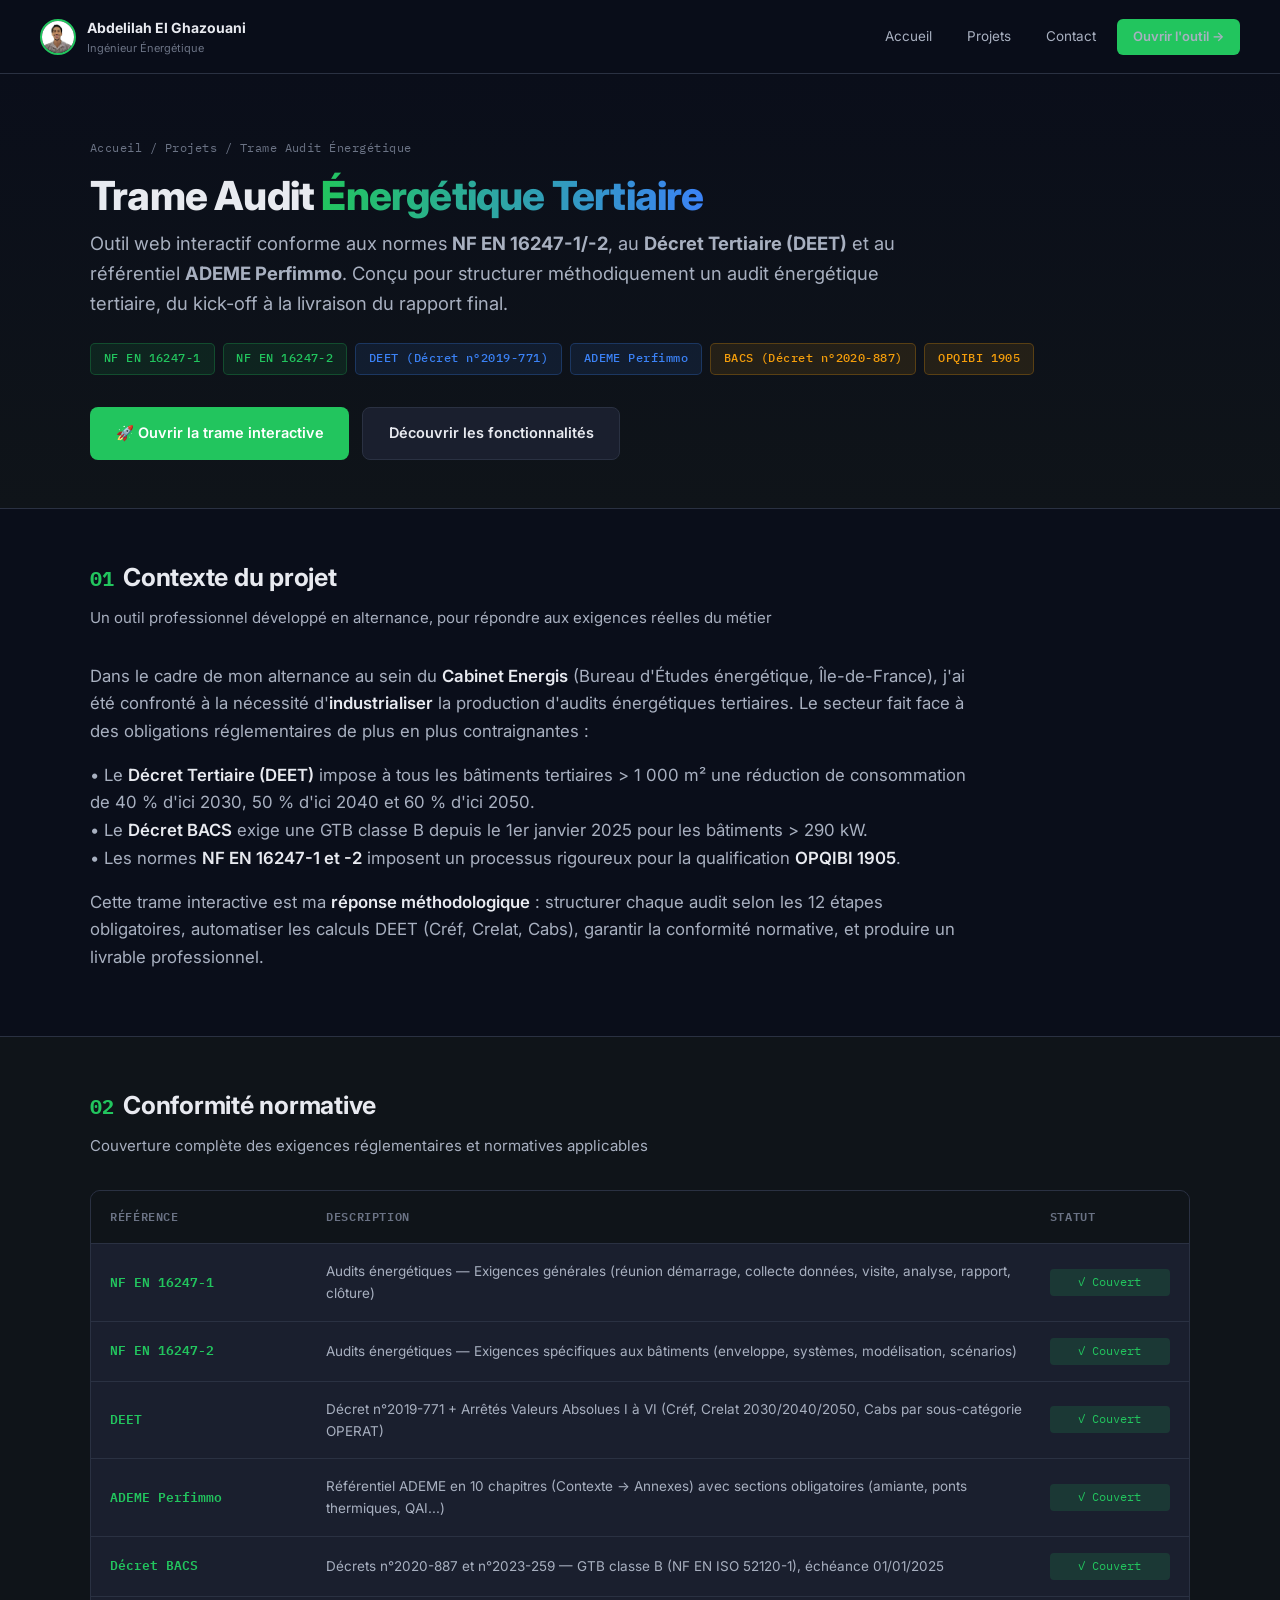
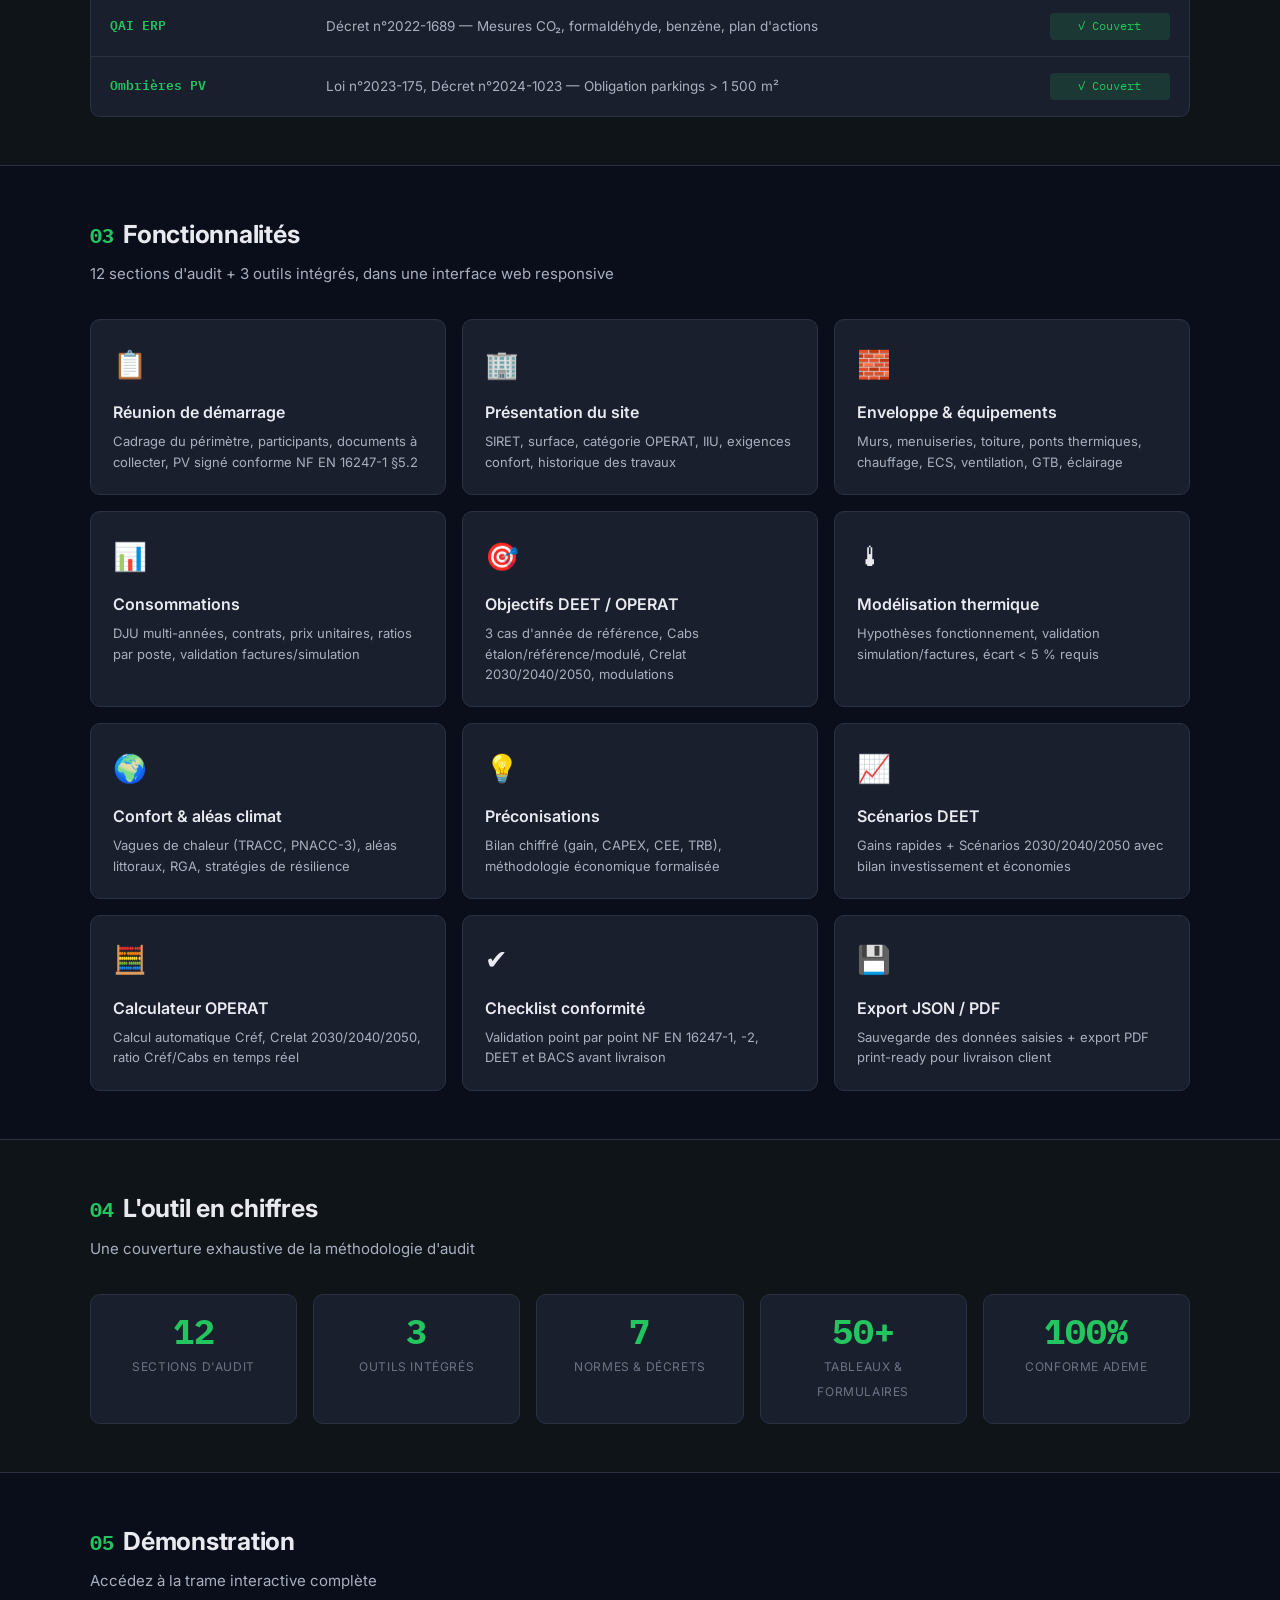
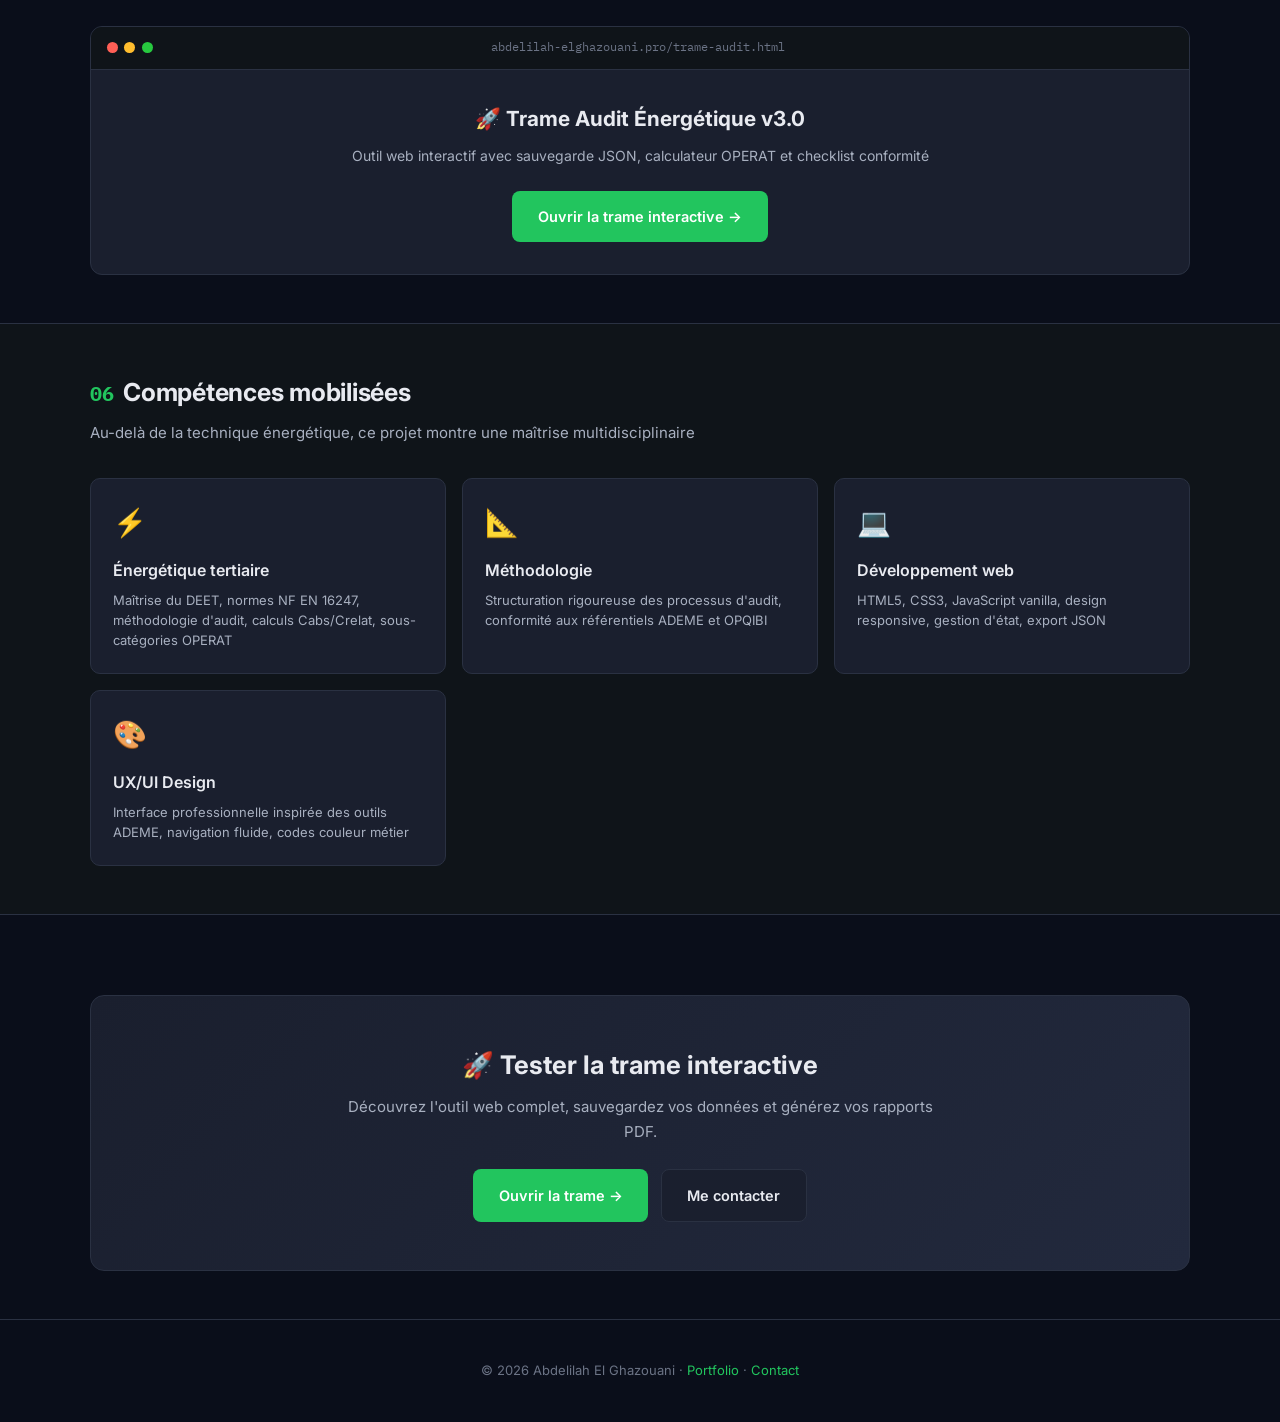
==== audit-trame.html @ c94bf3bc "Initial commit Created from https://vercel.com/new" ====
<!DOCTYPE html>
<html lang="fr">
<head>
<meta charset="UTF-8">
<meta name="viewport" content="width=device-width, initial-scale=1.0">
<title>Trame Audit Énergétique Tertiaire – NF EN 16247 & DEET | Portfolio</title>
<meta name="description" content="Trame interactive d'audit énergétique tertiaire conforme NF EN 16247-1/-2, Décret Tertiaire (DEET) et référentiel ADEME Perfimmo. Outil professionnel développé par Abdelilah El Ghazouani.">
<link href="https://fonts.googleapis.com/css2?family=Inter:wght@400;500;600;700;800&family=IBM+Plex+Mono:wght@400;500;600&display=swap" rel="stylesheet">
<style>
:root{
  --bg:#0a0e1a;
  --bg2:#0f1419;
  --card:#1a1f2e;
  --card-h:#22293d;
  --border:#2a3142;
  --text:#e8eaf0;
  --text2:#a8b0c0;
  --text3:#6b7385;
  --accent:#22c55e;
  --accent2:#16a34a;
  --blue:#3b82f6;
  --amber:#f59e0b;
  --red:#ef4444;
}
*{box-sizing:border-box;margin:0;padding:0}
body{font-family:'Inter',sans-serif;background:var(--bg);color:var(--text);line-height:1.65;font-size:15px;min-height:100vh}

/* HEADER */
.hdr{background:rgba(10,14,26,.92);backdrop-filter:blur(12px);border-bottom:1px solid var(--border);position:sticky;top:0;z-index:50;padding:1rem 2rem}
.hdr-inner{max-width:1200px;margin:0 auto;display:flex;justify-content:space-between;align-items:center}
.hdr-brand{display:flex;align-items:center;gap:.7rem;text-decoration:none;color:var(--text)}
.hdr-brand img{width:36px;height:36px;border-radius:50%;border:2px solid var(--accent)}
.hdr-brand .nm{font-weight:700;font-size:14px}
.hdr-brand .tt{font-size:11px;color:var(--text3)}
.hdr-nav{display:flex;gap:.4rem;align-items:center;font-size:13.5px}
.hdr-nav a{color:var(--text2);text-decoration:none;padding:.5rem .9rem;border-radius:6px;transition:all .15s}
.hdr-nav a:hover{color:var(--text);background:rgba(255,255,255,.04)}

/* HERO */
.hero{padding:4rem 2rem 3rem;background:linear-gradient(180deg,#0a0e1a 0%,#0f1419 100%);border-bottom:1px solid var(--border)}
.hero-inner{max-width:1100px;margin:0 auto}
.crumb{font-size:12px;color:var(--text3);margin-bottom:1rem;font-family:'IBM Plex Mono',monospace;letter-spacing:.04em}
.crumb a{color:var(--text3);text-decoration:none}
.crumb a:hover{color:var(--accent)}
.hero h1{font-size:2.5rem;font-weight:800;margin-bottom:.6rem;letter-spacing:-.02em;line-height:1.1}
.hero h1 .acc{background:linear-gradient(90deg,var(--accent) 0%,#3b82f6 100%);-webkit-background-clip:text;background-clip:text;color:transparent}
.hero .sub{font-size:1.15rem;color:var(--text2);margin-bottom:1.5rem;max-width:850px}
.hero-tags{display:flex;gap:.5rem;flex-wrap:wrap;margin-bottom:2rem}
.tag{padding:.35rem .8rem;border-radius:5px;font-size:11.5px;font-weight:500;font-family:'IBM Plex Mono',monospace;letter-spacing:.04em}
.tag.green{background:rgba(34,197,94,.1);color:var(--accent);border:1px solid rgba(34,197,94,.25)}
.tag.blue{background:rgba(59,130,246,.1);color:var(--blue);border:1px solid rgba(59,130,246,.25)}
.tag.amber{background:rgba(245,158,11,.1);color:var(--amber);border:1px solid rgba(245,158,11,.25)}
.hero-cta{display:flex;gap:.8rem;flex-wrap:wrap}
.btn{padding:.85rem 1.6rem;border-radius:8px;text-decoration:none;font-weight:600;font-size:14.5px;transition:all .2s;display:inline-flex;align-items:center;gap:.5rem;border:none;cursor:pointer}
.btn-p{background:var(--accent);color:#fff}
.btn-p:hover{background:var(--accent2);transform:translateY(-1px);box-shadow:0 8px 20px rgba(34,197,94,.25)}
.btn-s{background:var(--card);color:var(--text);border:1px solid var(--border)}
.btn-s:hover{background:var(--card-h);border-color:var(--accent)}

/* SECTION */
section{padding:3rem 2rem;border-bottom:1px solid var(--border)}
.sec-inner{max-width:1100px;margin:0 auto}
.sec-tit{font-size:1.55rem;font-weight:700;margin-bottom:.5rem;letter-spacing:-.01em}
.sec-tit .num{color:var(--accent);font-family:'IBM Plex Mono',monospace;font-size:.8em;margin-right:.6rem}
.sec-sub{color:var(--text2);margin-bottom:2rem;font-size:15px}

/* INTRO */
.intro p{font-size:1.05rem;color:var(--text2);margin-bottom:1rem;max-width:880px}
.intro p strong{color:var(--text);font-weight:600}

/* FEATURES GRID */
.feat-grid{display:grid;grid-template-columns:repeat(auto-fit,minmax(280px,1fr));gap:1rem;margin-top:1.5rem}
.feat{background:var(--card);border:1px solid var(--border);border-radius:10px;padding:1.4rem;transition:all .2s}
.feat:hover{border-color:var(--accent);transform:translateY(-2px)}
.feat .ico{font-size:1.7rem;margin-bottom:.7rem;display:block}
.feat h3{font-size:1rem;font-weight:600;margin-bottom:.4rem;color:var(--text)}
.feat p{font-size:13px;color:var(--text2);line-height:1.55}

/* NORMS TABLE */
.norms{background:var(--card);border:1px solid var(--border);border-radius:10px;overflow:hidden;margin-top:1rem}
.norms-row{display:grid;grid-template-columns:200px 1fr 120px;gap:1rem;padding:1rem 1.2rem;border-bottom:1px solid var(--border);align-items:center;font-size:14px}
.norms-row:last-child{border-bottom:none}
.norms-row.hdr-row{background:var(--bg2);font-weight:600;font-size:12px;color:var(--text3);text-transform:uppercase;letter-spacing:.05em;font-family:'IBM Plex Mono',monospace}
.norms-row .nm{font-family:'IBM Plex Mono',monospace;font-weight:600;color:var(--accent);font-size:13px}
.norms-row .dx{color:var(--text2);font-size:13.5px}
.norms-row .st{font-family:'IBM Plex Mono',monospace;font-size:11.5px;padding:.25rem .6rem;border-radius:4px;text-align:center}
.st.ok{background:rgba(34,197,94,.15);color:var(--accent)}

/* KPI */
.kpi-grid{display:grid;grid-template-columns:repeat(auto-fit,minmax(150px,1fr));gap:1rem;margin-top:1.5rem}
.kpi{background:var(--card);border:1px solid var(--border);border-radius:10px;padding:1.2rem;text-align:center}
.kpi-v{font-size:2.2rem;font-weight:800;color:var(--accent);font-family:'IBM Plex Mono',monospace;line-height:1;display:block;margin-bottom:.3rem}
.kpi-l{font-size:12px;color:var(--text3);text-transform:uppercase;letter-spacing:.05em}

/* PREVIEW */
.preview{background:var(--card);border:1px solid var(--border);border-radius:12px;padding:0;margin-top:1.5rem;overflow:hidden}
.preview-bar{background:var(--bg2);padding:.7rem 1rem;display:flex;justify-content:space-between;align-items:center;border-bottom:1px solid var(--border)}
.preview-dots{display:flex;gap:.4rem}
.preview-dots span{width:11px;height:11px;border-radius:50%;background:var(--border)}
.preview-dots span:nth-child(1){background:#ff5f56}
.preview-dots span:nth-child(2){background:#ffbd2e}
.preview-dots span:nth-child(3){background:#27c93f}
.preview-url{font-family:'IBM Plex Mono',monospace;font-size:11.5px;color:var(--text3)}
.preview-body{padding:2rem 1.5rem;text-align:center}
.preview-body h3{font-size:1.3rem;margin-bottom:.5rem;color:var(--text)}
.preview-body p{color:var(--text2);font-size:14px;margin-bottom:1.5rem}

/* CTA */
.cta-final{background:linear-gradient(135deg,var(--card) 0%,var(--card-h) 100%);border:1px solid var(--border);border-radius:14px;padding:3rem 2rem;text-align:center;margin-top:2rem}
.cta-final h3{font-size:1.6rem;margin-bottom:.6rem}
.cta-final p{color:var(--text2);margin-bottom:1.5rem;max-width:600px;margin-left:auto;margin-right:auto}

/* FOOTER */
footer{padding:2.5rem 2rem;text-align:center;color:var(--text3);font-size:13px}
footer a{color:var(--accent);text-decoration:none}

@media (max-width:768px){
  .hero{padding:2.5rem 1.5rem 2rem}
  .hero h1{font-size:1.85rem}
  .hdr-nav a:not(.btn){display:none}
  .norms-row{grid-template-columns:1fr;gap:.4rem}
  .norms-row .st{text-align:left;width:fit-content}
  section{padding:2rem 1.5rem}
}
</style>
</head>
<body>

<!-- ─── HEADER ──────────────────────────────────────────── -->
<header class="hdr">
  <div class="hdr-inner">
    <a href="index.html" class="hdr-brand">
      <img src="img/profile.jpg" alt="Abdelilah El Ghazouani">
      <div>
        <div class="nm">Abdelilah El Ghazouani</div>
        <div class="tt">Ingénieur Énergétique</div>
      </div>
    </a>
    <nav class="hdr-nav">
      <a href="index.html#accueil">Accueil</a>
      <a href="index.html#projets">Projets</a>
      <a href="index.html#contact">Contact</a>
      <a href="trame-audit.html" class="btn btn-p" style="padding:.45rem 1rem;font-size:13px">Ouvrir l'outil →</a>
    </nav>
  </div>
</header>

<!-- ─── HERO ────────────────────────────────────────────── -->
<section class="hero">
  <div class="hero-inner">
    <div class="crumb"><a href="index.html">Accueil</a> / <a href="index.html#projets">Projets</a> / Trame Audit Énergétique</div>
    <h1>Trame Audit <span class="acc">Énergétique Tertiaire</span></h1>
    <p class="sub">Outil web interactif conforme aux normes <strong>NF EN 16247-1/-2</strong>, au <strong>Décret Tertiaire (DEET)</strong> et au référentiel <strong>ADEME Perfimmo</strong>. Conçu pour structurer méthodiquement un audit énergétique tertiaire, du kick-off à la livraison du rapport final.</p>
    <div class="hero-tags">
      <span class="tag green">NF EN 16247-1</span>
      <span class="tag green">NF EN 16247-2</span>
      <span class="tag blue">DEET (Décret n°2019-771)</span>
      <span class="tag blue">ADEME Perfimmo</span>
      <span class="tag amber">BACS (Décret n°2020-887)</span>
      <span class="tag amber">OPQIBI 1905</span>
    </div>
    <div class="hero-cta">
      <a href="trame-audit.html" class="btn btn-p">🚀 Ouvrir la trame interactive</a>
      <a href="#features" class="btn btn-s">Découvrir les fonctionnalités</a>
    </div>
  </div>
</section>

<!-- ─── CONTEXTE ────────────────────────────────────────── -->
<section>
  <div class="sec-inner">
    <h2 class="sec-tit"><span class="num">01</span>Contexte du projet</h2>
    <p class="sec-sub">Un outil professionnel développé en alternance, pour répondre aux exigences réelles du métier</p>
    <div class="intro">
      <p>Dans le cadre de mon alternance au sein du <strong>Cabinet Energis</strong> (Bureau d'Études énergétique, Île-de-France), j'ai été confronté à la nécessité d'<strong>industrialiser</strong> la production d'audits énergétiques tertiaires. Le secteur fait face à des obligations réglementaires de plus en plus contraignantes :</p>
      <p>• Le <strong>Décret Tertiaire (DEET)</strong> impose à tous les bâtiments tertiaires &gt; 1 000 m² une réduction de consommation de 40 % d'ici 2030, 50 % d'ici 2040 et 60 % d'ici 2050.<br>
      • Le <strong>Décret BACS</strong> exige une GTB classe B depuis le 1er janvier 2025 pour les bâtiments &gt; 290 kW.<br>
      • Les normes <strong>NF EN 16247-1 et -2</strong> imposent un processus rigoureux pour la qualification <strong>OPQIBI 1905</strong>.</p>
      <p>Cette trame interactive est ma <strong>réponse méthodologique</strong> : structurer chaque audit selon les 12 étapes obligatoires, automatiser les calculs DEET (Créf, Crelat, Cabs), garantir la conformité normative, et produire un livrable professionnel.</p>
    </div>
  </div>
</section>

<!-- ─── CONFORMITÉ NORMES ──────────────────────────────── -->
<section style="background:var(--bg2)">
  <div class="sec-inner">
    <h2 class="sec-tit"><span class="num">02</span>Conformité normative</h2>
    <p class="sec-sub">Couverture complète des exigences réglementaires et normatives applicables</p>
    <div class="norms">
      <div class="norms-row hdr-row">
        <div>Référence</div>
        <div>Description</div>
        <div>Statut</div>
      </div>
      <div class="norms-row">
        <div class="nm">NF EN 16247-1</div>
        <div class="dx">Audits énergétiques — Exigences générales (réunion démarrage, collecte données, visite, analyse, rapport, clôture)</div>
        <div class="st ok">✓ Couvert</div>
      </div>
      <div class="norms-row">
        <div class="nm">NF EN 16247-2</div>
        <div class="dx">Audits énergétiques — Exigences spécifiques aux bâtiments (enveloppe, systèmes, modélisation, scénarios)</div>
        <div class="st ok">✓ Couvert</div>
      </div>
      <div class="norms-row">
        <div class="nm">DEET</div>
        <div class="dx">Décret n°2019-771 + Arrêtés Valeurs Absolues I à VI (Créf, Crelat 2030/2040/2050, Cabs par sous-catégorie OPERAT)</div>
        <div class="st ok">✓ Couvert</div>
      </div>
      <div class="norms-row">
        <div class="nm">ADEME Perfimmo</div>
        <div class="dx">Référentiel ADEME en 10 chapitres (Contexte → Annexes) avec sections obligatoires (amiante, ponts thermiques, QAI...)</div>
        <div class="st ok">✓ Couvert</div>
      </div>
      <div class="norms-row">
        <div class="nm">Décret BACS</div>
        <div class="dx">Décrets n°2020-887 et n°2023-259 — GTB classe B (NF EN ISO 52120-1), échéance 01/01/2025</div>
        <div class="st ok">✓ Couvert</div>
      </div>
      <div class="norms-row">
        <div class="nm">QAI ERP</div>
        <div class="dx">Décret n°2022-1689 — Mesures CO₂, formaldéhyde, benzène, plan d'actions</div>
        <div class="st ok">✓ Couvert</div>
      </div>
      <div class="norms-row">
        <div class="nm">Ombrières PV</div>
        <div class="dx">Loi n°2023-175, Décret n°2024-1023 — Obligation parkings &gt; 1 500 m²</div>
        <div class="st ok">✓ Couvert</div>
      </div>
    </div>
  </div>
</section>

<!-- ─── FONCTIONNALITÉS ────────────────────────────────── -->
<section id="features">
  <div class="sec-inner">
    <h2 class="sec-tit"><span class="num">03</span>Fonctionnalités</h2>
    <p class="sec-sub">12 sections d'audit + 3 outils intégrés, dans une interface web responsive</p>
    <div class="feat-grid">
      <div class="feat">
        <span class="ico">📋</span>
        <h3>Réunion de démarrage</h3>
        <p>Cadrage du périmètre, participants, documents à collecter, PV signé conforme NF EN 16247-1 §5.2</p>
      </div>
      <div class="feat">
        <span class="ico">🏢</span>
        <h3>Présentation du site</h3>
        <p>SIRET, surface, catégorie OPERAT, IIU, exigences confort, historique des travaux</p>
      </div>
      <div class="feat">
        <span class="ico">🧱</span>
        <h3>Enveloppe & équipements</h3>
        <p>Murs, menuiseries, toiture, ponts thermiques, chauffage, ECS, ventilation, GTB, éclairage</p>
      </div>
      <div class="feat">
        <span class="ico">📊</span>
        <h3>Consommations</h3>
        <p>DJU multi-années, contrats, prix unitaires, ratios par poste, validation factures/simulation</p>
      </div>
      <div class="feat">
        <span class="ico">🎯</span>
        <h3>Objectifs DEET / OPERAT</h3>
        <p>3 cas d'année de référence, Cabs étalon/référence/modulé, Crelat 2030/2040/2050, modulations</p>
      </div>
      <div class="feat">
        <span class="ico">🌡</span>
        <h3>Modélisation thermique</h3>
        <p>Hypothèses fonctionnement, validation simulation/factures, écart &lt; 5 % requis</p>
      </div>
      <div class="feat">
        <span class="ico">🌍</span>
        <h3>Confort & aléas climat</h3>
        <p>Vagues de chaleur (TRACC, PNACC-3), aléas littoraux, RGA, stratégies de résilience</p>
      </div>
      <div class="feat">
        <span class="ico">💡</span>
        <h3>Préconisations</h3>
        <p>Bilan chiffré (gain, CAPEX, CEE, TRB), méthodologie économique formalisée</p>
      </div>
      <div class="feat">
        <span class="ico">📈</span>
        <h3>Scénarios DEET</h3>
        <p>Gains rapides + Scénarios 2030/2040/2050 avec bilan investissement et économies</p>
      </div>
      <div class="feat">
        <span class="ico">🧮</span>
        <h3>Calculateur OPERAT</h3>
        <p>Calcul automatique Créf, Crelat 2030/2040/2050, ratio Créf/Cabs en temps réel</p>
      </div>
      <div class="feat">
        <span class="ico">✔</span>
        <h3>Checklist conformité</h3>
        <p>Validation point par point NF EN 16247-1, -2, DEET et BACS avant livraison</p>
      </div>
      <div class="feat">
        <span class="ico">💾</span>
        <h3>Export JSON / PDF</h3>
        <p>Sauvegarde des données saisies + export PDF print-ready pour livraison client</p>
      </div>
    </div>
  </div>
</section>

<!-- ─── KPI ─────────────────────────────────────────────── -->
<section style="background:var(--bg2)">
  <div class="sec-inner">
    <h2 class="sec-tit"><span class="num">04</span>L'outil en chiffres</h2>
    <p class="sec-sub">Une couverture exhaustive de la méthodologie d'audit</p>
    <div class="kpi-grid">
      <div class="kpi"><span class="kpi-v">12</span><span class="kpi-l">Sections d'audit</span></div>
      <div class="kpi"><span class="kpi-v">3</span><span class="kpi-l">Outils intégrés</span></div>
      <div class="kpi"><span class="kpi-v">7</span><span class="kpi-l">Normes & décrets</span></div>
      <div class="kpi"><span class="kpi-v">50+</span><span class="kpi-l">Tableaux & formulaires</span></div>
      <div class="kpi"><span class="kpi-v">100%</span><span class="kpi-l">Conforme ADEME</span></div>
    </div>
  </div>
</section>

<!-- ─── PREVIEW ─────────────────────────────────────────── -->
<section>
  <div class="sec-inner">
    <h2 class="sec-tit"><span class="num">05</span>Démonstration</h2>
    <p class="sec-sub">Accédez à la trame interactive complète</p>
    <div class="preview">
      <div class="preview-bar">
        <div class="preview-dots"><span></span><span></span><span></span></div>
        <div class="preview-url">abdelilah-elghazouani.pro/trame-audit.html</div>
        <div style="width:50px"></div>
      </div>
      <div class="preview-body">
        <h3>🚀 Trame Audit Énergétique v3.0</h3>
        <p>Outil web interactif avec sauvegarde JSON, calculateur OPERAT et checklist conformité</p>
        <a href="trame-audit.html" class="btn btn-p">Ouvrir la trame interactive →</a>
      </div>
    </div>
  </div>
</section>

<!-- ─── COMPÉTENCES MOBILISÉES ─────────────────────────── -->
<section style="background:var(--bg2)">
  <div class="sec-inner">
    <h2 class="sec-tit"><span class="num">06</span>Compétences mobilisées</h2>
    <p class="sec-sub">Au-delà de la technique énergétique, ce projet montre une maîtrise multidisciplinaire</p>
    <div class="feat-grid">
      <div class="feat">
        <span class="ico">⚡</span>
        <h3>Énergétique tertiaire</h3>
        <p>Maîtrise du DEET, normes NF EN 16247, méthodologie d'audit, calculs Cabs/Crelat, sous-catégories OPERAT</p>
      </div>
      <div class="feat">
        <span class="ico">📐</span>
        <h3>Méthodologie</h3>
        <p>Structuration rigoureuse des processus d'audit, conformité aux référentiels ADEME et OPQIBI</p>
      </div>
      <div class="feat">
        <span class="ico">💻</span>
        <h3>Développement web</h3>
        <p>HTML5, CSS3, JavaScript vanilla, design responsive, gestion d'état, export JSON</p>
      </div>
      <div class="feat">
        <span class="ico">🎨</span>
        <h3>UX/UI Design</h3>
        <p>Interface professionnelle inspirée des outils ADEME, navigation fluide, codes couleur métier</p>
      </div>
    </div>
  </div>
</section>

<!-- ─── CTA FINAL ──────────────────────────────────────── -->
<section>
  <div class="sec-inner">
    <div class="cta-final">
      <h3>🚀 Tester la trame interactive</h3>
      <p>Découvrez l'outil web complet, sauvegardez vos données et générez vos rapports PDF.</p>
      <div class="hero-cta" style="justify-content:center">
        <a href="trame-audit.html" class="btn btn-p">Ouvrir la trame →</a>
        <a href="index.html#contact" class="btn btn-s">Me contacter</a>
      </div>
    </div>
  </div>
</section>

<!-- ─── FOOTER ─────────────────────────────────────────── -->
<footer>
  <p>© 2026 Abdelilah El Ghazouani · <a href="index.html">Portfolio</a> · <a href="index.html#contact">Contact</a></p>
</footer>

</body>
</html>
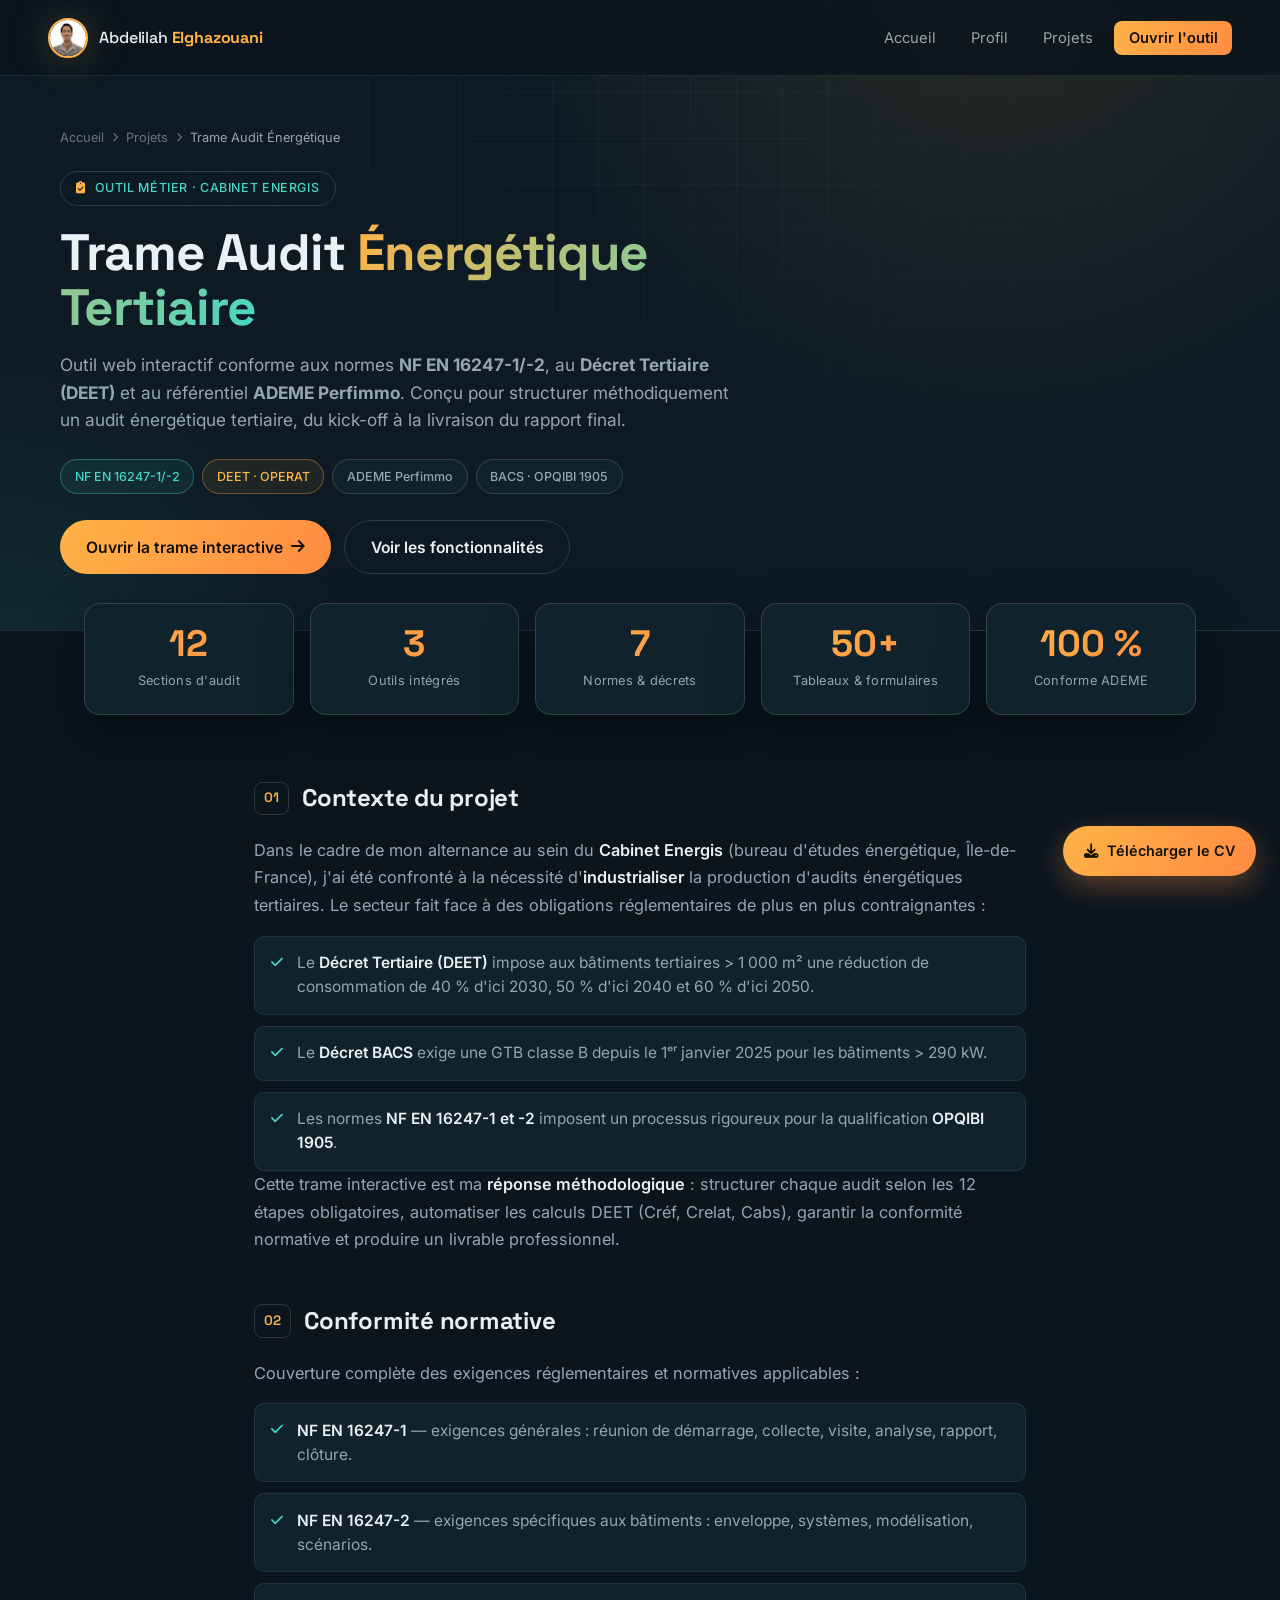
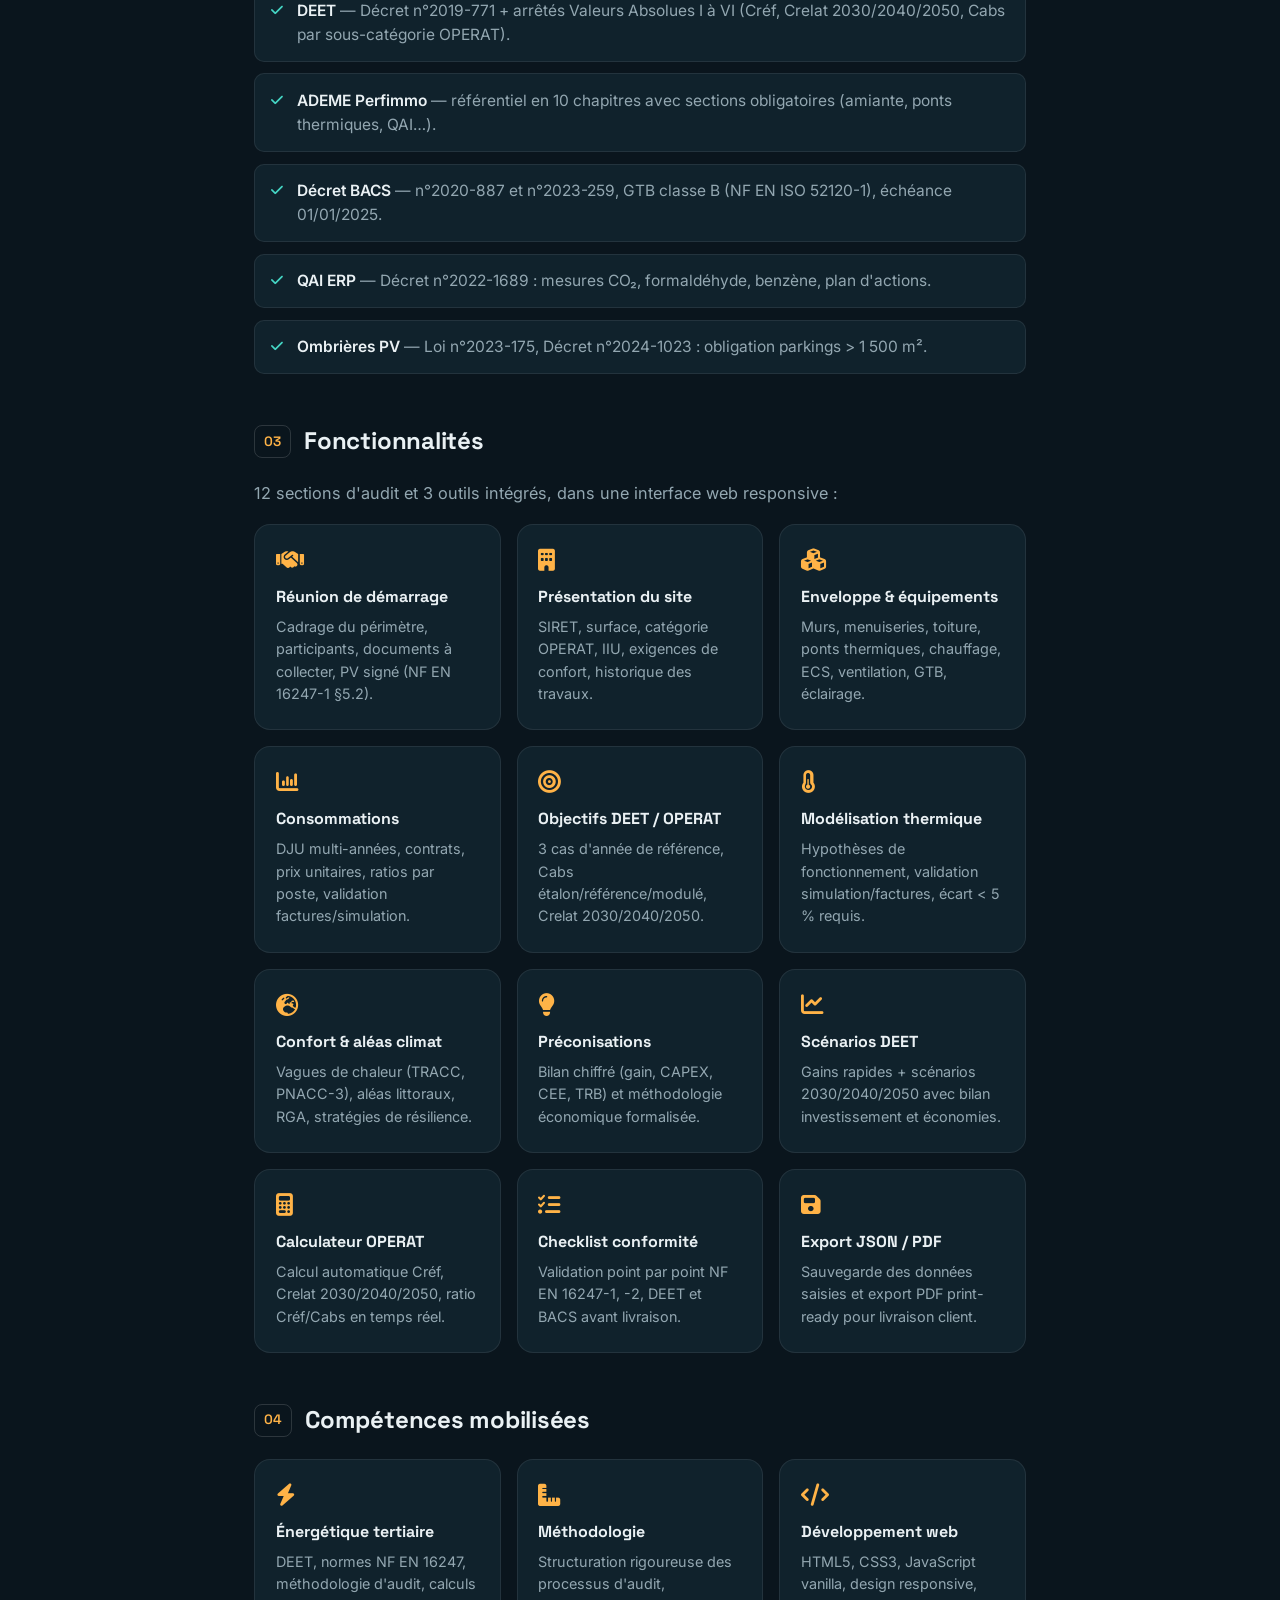
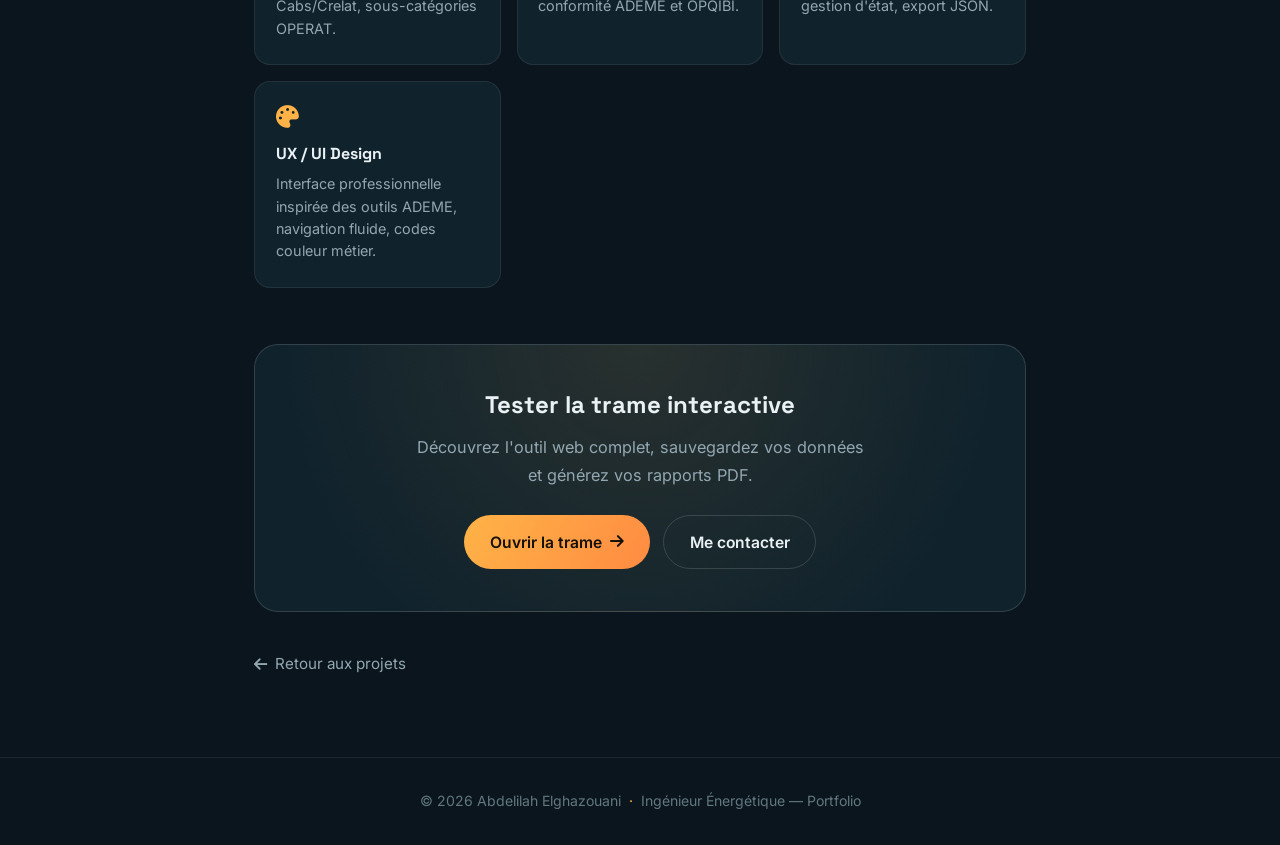
==== commit bffcfe6c: "Redesign all project pages with shared animated template" ====
--- a/audit-trame.html
+++ b/audit-trame.html
@@ -1,389 +1,172 @@
 <!DOCTYPE html>
-<html lang="fr">
+<html lang="fr" class="bg-background">
 <head>
-<meta charset="UTF-8">
-<meta name="viewport" content="width=device-width, initial-scale=1.0">
-<title>Trame Audit Énergétique Tertiaire – NF EN 16247 & DEET | Portfolio</title>
-<meta name="description" content="Trame interactive d'audit énergétique tertiaire conforme NF EN 16247-1/-2, Décret Tertiaire (DEET) et référentiel ADEME Perfimmo. Outil professionnel développé par Abdelilah El Ghazouani.">
-<link href="https://fonts.googleapis.com/css2?family=Inter:wght@400;500;600;700;800&family=IBM+Plex+Mono:wght@400;500;600&display=swap" rel="stylesheet">
-<style>
-:root{
-  --bg:#0a0e1a;
-  --bg2:#0f1419;
-  --card:#1a1f2e;
-  --card-h:#22293d;
-  --border:#2a3142;
-  --text:#e8eaf0;
-  --text2:#a8b0c0;
-  --text3:#6b7385;
-  --accent:#22c55e;
-  --accent2:#16a34a;
-  --blue:#3b82f6;
-  --amber:#f59e0b;
-  --red:#ef4444;
-}
-*{box-sizing:border-box;margin:0;padding:0}
-body{font-family:'Inter',sans-serif;background:var(--bg);color:var(--text);line-height:1.65;font-size:15px;min-height:100vh}
+  <meta charset="UTF-8" />
+  <meta name="viewport" content="width=device-width, initial-scale=1.0" />
+  <title>Trame Audit Énergétique Tertiaire — NF EN 16247 &amp; DEET | Abdelilah Elghazouani</title>
+  <meta name="description" content="Trame web interactive d'audit énergétique tertiaire conforme NF EN 16247-1/-2, Décret Tertiaire (DEET) et référentiel ADEME Perfimmo. Outil développé au Cabinet Energis." />
+  <meta name="theme-color" content="#0a151d" />
+  <link rel="preconnect" href="https://fonts.googleapis.com" />
+  <link rel="preconnect" href="https://fonts.gstatic.com" crossorigin />
+  <link href="https://fonts.googleapis.com/css2?family=Space+Grotesk:wght@400;500;600;700&family=Inter:wght@300;400;500;600;700&display=swap" rel="stylesheet" />
+  <link rel="stylesheet" href="https://cdnjs.cloudflare.com/ajax/libs/font-awesome/6.5.1/css/all.min.css" crossorigin="anonymous" referrerpolicy="no-referrer" />
+  <link rel="stylesheet" href="style.css" />
+  <link rel="icon" type="image/png" href="img/logo.png" />
+  <script async src="https://www.googletagmanager.com/gtag/js?id=G-EHXMS5CHFZ"></script>
+  <script>
+    window.dataLayer = window.dataLayer || [];
+    function gtag(){dataLayer.push(arguments);}
+    gtag('js', new Date());
+    gtag('config', 'G-EHXMS5CHFZ');
+  </script>
+</head>
+<body class="subpage">
 
-/* HEADER */
-.hdr{background:rgba(10,14,26,.92);backdrop-filter:blur(12px);border-bottom:1px solid var(--border);position:sticky;top:0;z-index:50;padding:1rem 2rem}
-.hdr-inner{max-width:1200px;margin:0 auto;display:flex;justify-content:space-between;align-items:center}
-.hdr-brand{display:flex;align-items:center;gap:.7rem;text-decoration:none;color:var(--text)}
-.hdr-brand img{width:36px;height:36px;border-radius:50%;border:2px solid var(--accent)}
-.hdr-brand .nm{font-weight:700;font-size:14px}
-.hdr-brand .tt{font-size:11px;color:var(--text3)}
-.hdr-nav{display:flex;gap:.4rem;align-items:center;font-size:13.5px}
-.hdr-nav a{color:var(--text2);text-decoration:none;padding:.5rem .9rem;border-radius:6px;transition:all .15s}
-.hdr-nav a:hover{color:var(--text);background:rgba(255,255,255,.04)}
+  <div class="scroll-progress" id="scrollProgress" aria-hidden="true"></div>
+  <div class="cursor-glow" id="cursorGlow" aria-hidden="true"></div>
 
-/* HERO */
-.hero{padding:4rem 2rem 3rem;background:linear-gradient(180deg,#0a0e1a 0%,#0f1419 100%);border-bottom:1px solid var(--border)}
-.hero-inner{max-width:1100px;margin:0 auto}
-.crumb{font-size:12px;color:var(--text3);margin-bottom:1rem;font-family:'IBM Plex Mono',monospace;letter-spacing:.04em}
-.crumb a{color:var(--text3);text-decoration:none}
-.crumb a:hover{color:var(--accent)}
-.hero h1{font-size:2.5rem;font-weight:800;margin-bottom:.6rem;letter-spacing:-.02em;line-height:1.1}
-.hero h1 .acc{background:linear-gradient(90deg,var(--accent) 0%,#3b82f6 100%);-webkit-background-clip:text;background-clip:text;color:transparent}
-.hero .sub{font-size:1.15rem;color:var(--text2);margin-bottom:1.5rem;max-width:850px}
-.hero-tags{display:flex;gap:.5rem;flex-wrap:wrap;margin-bottom:2rem}
-.tag{padding:.35rem .8rem;border-radius:5px;font-size:11.5px;font-weight:500;font-family:'IBM Plex Mono',monospace;letter-spacing:.04em}
-.tag.green{background:rgba(34,197,94,.1);color:var(--accent);border:1px solid rgba(34,197,94,.25)}
-.tag.blue{background:rgba(59,130,246,.1);color:var(--blue);border:1px solid rgba(59,130,246,.25)}
-.tag.amber{background:rgba(245,158,11,.1);color:var(--amber);border:1px solid rgba(245,158,11,.25)}
-.hero-cta{display:flex;gap:.8rem;flex-wrap:wrap}
-.btn{padding:.85rem 1.6rem;border-radius:8px;text-decoration:none;font-weight:600;font-size:14.5px;transition:all .2s;display:inline-flex;align-items:center;gap:.5rem;border:none;cursor:pointer}
-.btn-p{background:var(--accent);color:#fff}
-.btn-p:hover{background:var(--accent2);transform:translateY(-1px);box-shadow:0 8px 20px rgba(34,197,94,.25)}
-.btn-s{background:var(--card);color:var(--text);border:1px solid var(--border)}
-.btn-s:hover{background:var(--card-h);border-color:var(--accent)}
+  <header class="header">
+    <nav class="navbar scrolled" id="navbar" aria-label="Navigation principale">
+      <a href="index.html#accueil" class="logo">
+        <img src="img/profile.jpg" alt="Portrait d'Abdelilah Elghazouani" class="profile-logo" />
+        <span class="logo-name">Abdelilah <strong>Elghazouani</strong></span>
+      </a>
+      <input type="checkbox" id="menu-toggle" aria-label="Ouvrir le menu" />
+      <label for="menu-toggle" class="hamburger" aria-hidden="true"><span></span><span></span><span></span></label>
+      <ul class="nav-links">
+        <li><a href="index.html#accueil">Accueil</a></li>
+        <li><a href="index.html#apropos">Profil</a></li>
+        <li><a href="index.html#projets">Projets</a></li>
+        <li><a href="trame-audit.html" class="nav-cta">Ouvrir l'outil</a></li>
+      </ul>
+    </nav>
+  </header>
 
-/* SECTION */
-section{padding:3rem 2rem;border-bottom:1px solid var(--border)}
-.sec-inner{max-width:1100px;margin:0 auto}
-.sec-tit{font-size:1.55rem;font-weight:700;margin-bottom:.5rem;letter-spacing:-.01em}
-.sec-tit .num{color:var(--accent);font-family:'IBM Plex Mono',monospace;font-size:.8em;margin-right:.6rem}
-.sec-sub{color:var(--text2);margin-bottom:2rem;font-size:15px}
-
-/* INTRO */
-.intro p{font-size:1.05rem;color:var(--text2);margin-bottom:1rem;max-width:880px}
-.intro p strong{color:var(--text);font-weight:600}
-
-/* FEATURES GRID */
-.feat-grid{display:grid;grid-template-columns:repeat(auto-fit,minmax(280px,1fr));gap:1rem;margin-top:1.5rem}
-.feat{background:var(--card);border:1px solid var(--border);border-radius:10px;padding:1.4rem;transition:all .2s}
-.feat:hover{border-color:var(--accent);transform:translateY(-2px)}
-.feat .ico{font-size:1.7rem;margin-bottom:.7rem;display:block}
-.feat h3{font-size:1rem;font-weight:600;margin-bottom:.4rem;color:var(--text)}
-.feat p{font-size:13px;color:var(--text2);line-height:1.55}
-
-/* NORMS TABLE */
-.norms{background:var(--card);border:1px solid var(--border);border-radius:10px;overflow:hidden;margin-top:1rem}
-.norms-row{display:grid;grid-template-columns:200px 1fr 120px;gap:1rem;padding:1rem 1.2rem;border-bottom:1px solid var(--border);align-items:center;font-size:14px}
-.norms-row:last-child{border-bottom:none}
-.norms-row.hdr-row{background:var(--bg2);font-weight:600;font-size:12px;color:var(--text3);text-transform:uppercase;letter-spacing:.05em;font-family:'IBM Plex Mono',monospace}
-.norms-row .nm{font-family:'IBM Plex Mono',monospace;font-weight:600;color:var(--accent);font-size:13px}
-.norms-row .dx{color:var(--text2);font-size:13.5px}
-.norms-row .st{font-family:'IBM Plex Mono',monospace;font-size:11.5px;padding:.25rem .6rem;border-radius:4px;text-align:center}
-.st.ok{background:rgba(34,197,94,.15);color:var(--accent)}
-
-/* KPI */
-.kpi-grid{display:grid;grid-template-columns:repeat(auto-fit,minmax(150px,1fr));gap:1rem;margin-top:1.5rem}
-.kpi{background:var(--card);border:1px solid var(--border);border-radius:10px;padding:1.2rem;text-align:center}
-.kpi-v{font-size:2.2rem;font-weight:800;color:var(--accent);font-family:'IBM Plex Mono',monospace;line-height:1;display:block;margin-bottom:.3rem}
-.kpi-l{font-size:12px;color:var(--text3);text-transform:uppercase;letter-spacing:.05em}
-
-/* PREVIEW */
-.preview{background:var(--card);border:1px solid var(--border);border-radius:12px;padding:0;margin-top:1.5rem;overflow:hidden}
-.preview-bar{background:var(--bg2);padding:.7rem 1rem;display:flex;justify-content:space-between;align-items:center;border-bottom:1px solid var(--border)}
-.preview-dots{display:flex;gap:.4rem}
-.preview-dots span{width:11px;height:11px;border-radius:50%;background:var(--border)}
-.preview-dots span:nth-child(1){background:#ff5f56}
-.preview-dots span:nth-child(2){background:#ffbd2e}
-.preview-dots span:nth-child(3){background:#27c93f}
-.preview-url{font-family:'IBM Plex Mono',monospace;font-size:11.5px;color:var(--text3)}
-.preview-body{padding:2rem 1.5rem;text-align:center}
-.preview-body h3{font-size:1.3rem;margin-bottom:.5rem;color:var(--text)}
-.preview-body p{color:var(--text2);font-size:14px;margin-bottom:1.5rem}
-
-/* CTA */
-.cta-final{background:linear-gradient(135deg,var(--card) 0%,var(--card-h) 100%);border:1px solid var(--border);border-radius:14px;padding:3rem 2rem;text-align:center;margin-top:2rem}
-.cta-final h3{font-size:1.6rem;margin-bottom:.6rem}
-.cta-final p{color:var(--text2);margin-bottom:1.5rem;max-width:600px;margin-left:auto;margin-right:auto}
-
-/* FOOTER */
-footer{padding:2.5rem 2rem;text-align:center;color:var(--text3);font-size:13px}
-footer a{color:var(--accent);text-decoration:none}
-
-@media (max-width:768px){
-  .hero{padding:2.5rem 1.5rem 2rem}
-  .hero h1{font-size:1.85rem}
-  .hdr-nav a:not(.btn){display:none}
-  .norms-row{grid-template-columns:1fr;gap:.4rem}
-  .norms-row .st{text-align:left;width:fit-content}
-  section{padding:2rem 1.5rem}
-}
-</style>
-</head>
-<body>
-
-<!-- ─── HEADER ──────────────────────────────────────────── -->
-<header class="hdr">
-  <div class="hdr-inner">
-    <a href="index.html" class="hdr-brand">
-      <img src="img/profile.jpg" alt="Abdelilah El Ghazouani">
-      <div>
-        <div class="nm">Abdelilah El Ghazouani</div>
-        <div class="tt">Ingénieur Énergétique</div>
+  <section class="subpage-hero">
+    <div class="hero-grid-overlay" aria-hidden="true"></div>
+    <div class="subpage-hero-inner">
+      <nav class="breadcrumb" aria-label="Fil d'Ariane">
+        <a href="index.html#accueil">Accueil</a>
+        <i class="fas fa-chevron-right" aria-hidden="true"></i>
+        <a href="index.html#projets">Projets</a>
+        <i class="fas fa-chevron-right" aria-hidden="true"></i>
+        <span class="current">Trame Audit Énergétique</span>
+      </nav>
+      <span class="subpage-eyebrow"><i class="fas fa-clipboard-check"></i> Outil métier · Cabinet Energis</span>
+      <h1>Trame Audit <span class="accent">Énergétique Tertiaire</span></h1>
+      <p class="subpage-lead">
+        Outil web interactif conforme aux normes <strong>NF EN 16247-1/-2</strong>, au
+        <strong>Décret Tertiaire (DEET)</strong> et au référentiel <strong>ADEME Perfimmo</strong>.
+        Conçu pour structurer méthodiquement un audit énergétique tertiaire, du kick-off à la livraison
+        du rapport final.
+      </p>
+      <div class="subpage-tags">
+        <span class="chip teal">NF EN 16247-1/-2</span>
+        <span class="chip amber">DEET · OPERAT</span>
+        <span class="chip">ADEME Perfimmo</span>
+        <span class="chip">BACS · OPQIBI 1905</span>
       </div>
-    </a>
-    <nav class="hdr-nav">
-      <a href="index.html#accueil">Accueil</a>
-      <a href="index.html#projets">Projets</a>
-      <a href="index.html#contact">Contact</a>
-      <a href="trame-audit.html" class="btn btn-p" style="padding:.45rem 1rem;font-size:13px">Ouvrir l'outil →</a>
-    </nav>
-  </div>
-</header>
-
-<!-- ─── HERO ────────────────────────────────────────────── -->
-<section class="hero">
-  <div class="hero-inner">
-    <div class="crumb"><a href="index.html">Accueil</a> / <a href="index.html#projets">Projets</a> / Trame Audit Énergétique</div>
-    <h1>Trame Audit <span class="acc">Énergétique Tertiaire</span></h1>
-    <p class="sub">Outil web interactif conforme aux normes <strong>NF EN 16247-1/-2</strong>, au <strong>Décret Tertiaire (DEET)</strong> et au référentiel <strong>ADEME Perfimmo</strong>. Conçu pour structurer méthodiquement un audit énergétique tertiaire, du kick-off à la livraison du rapport final.</p>
-    <div class="hero-tags">
-      <span class="tag green">NF EN 16247-1</span>
-      <span class="tag green">NF EN 16247-2</span>
-      <span class="tag blue">DEET (Décret n°2019-771)</span>
-      <span class="tag blue">ADEME Perfimmo</span>
-      <span class="tag amber">BACS (Décret n°2020-887)</span>
-      <span class="tag amber">OPQIBI 1905</span>
-    </div>
-    <div class="hero-cta">
-      <a href="trame-audit.html" class="btn btn-p">🚀 Ouvrir la trame interactive</a>
-      <a href="#features" class="btn btn-s">Découvrir les fonctionnalités</a>
-    </div>
-  </div>
-</section>
-
-<!-- ─── CONTEXTE ────────────────────────────────────────── -->
-<section>
-  <div class="sec-inner">
-    <h2 class="sec-tit"><span class="num">01</span>Contexte du projet</h2>
-    <p class="sec-sub">Un outil professionnel développé en alternance, pour répondre aux exigences réelles du métier</p>
-    <div class="intro">
-      <p>Dans le cadre de mon alternance au sein du <strong>Cabinet Energis</strong> (Bureau d'Études énergétique, Île-de-France), j'ai été confronté à la nécessité d'<strong>industrialiser</strong> la production d'audits énergétiques tertiaires. Le secteur fait face à des obligations réglementaires de plus en plus contraignantes :</p>
-      <p>• Le <strong>Décret Tertiaire (DEET)</strong> impose à tous les bâtiments tertiaires &gt; 1 000 m² une réduction de consommation de 40 % d'ici 2030, 50 % d'ici 2040 et 60 % d'ici 2050.<br>
-      • Le <strong>Décret BACS</strong> exige une GTB classe B depuis le 1er janvier 2025 pour les bâtiments &gt; 290 kW.<br>
-      • Les normes <strong>NF EN 16247-1 et -2</strong> imposent un processus rigoureux pour la qualification <strong>OPQIBI 1905</strong>.</p>
-      <p>Cette trame interactive est ma <strong>réponse méthodologique</strong> : structurer chaque audit selon les 12 étapes obligatoires, automatiser les calculs DEET (Créf, Crelat, Cabs), garantir la conformité normative, et produire un livrable professionnel.</p>
-    </div>
-  </div>
-</section>
-
-<!-- ─── CONFORMITÉ NORMES ──────────────────────────────── -->
-<section style="background:var(--bg2)">
-  <div class="sec-inner">
-    <h2 class="sec-tit"><span class="num">02</span>Conformité normative</h2>
-    <p class="sec-sub">Couverture complète des exigences réglementaires et normatives applicables</p>
-    <div class="norms">
-      <div class="norms-row hdr-row">
-        <div>Référence</div>
-        <div>Description</div>
-        <div>Statut</div>
-      </div>
-      <div class="norms-row">
-        <div class="nm">NF EN 16247-1</div>
-        <div class="dx">Audits énergétiques — Exigences générales (réunion démarrage, collecte données, visite, analyse, rapport, clôture)</div>
-        <div class="st ok">✓ Couvert</div>
-      </div>
-      <div class="norms-row">
-        <div class="nm">NF EN 16247-2</div>
-        <div class="dx">Audits énergétiques — Exigences spécifiques aux bâtiments (enveloppe, systèmes, modélisation, scénarios)</div>
-        <div class="st ok">✓ Couvert</div>
-      </div>
-      <div class="norms-row">
-        <div class="nm">DEET</div>
-        <div class="dx">Décret n°2019-771 + Arrêtés Valeurs Absolues I à VI (Créf, Crelat 2030/2040/2050, Cabs par sous-catégorie OPERAT)</div>
-        <div class="st ok">✓ Couvert</div>
-      </div>
-      <div class="norms-row">
-        <div class="nm">ADEME Perfimmo</div>
-        <div class="dx">Référentiel ADEME en 10 chapitres (Contexte → Annexes) avec sections obligatoires (amiante, ponts thermiques, QAI...)</div>
-        <div class="st ok">✓ Couvert</div>
-      </div>
-      <div class="norms-row">
-        <div class="nm">Décret BACS</div>
-        <div class="dx">Décrets n°2020-887 et n°2023-259 — GTB classe B (NF EN ISO 52120-1), échéance 01/01/2025</div>
-        <div class="st ok">✓ Couvert</div>
-      </div>
-      <div class="norms-row">
-        <div class="nm">QAI ERP</div>
-        <div class="dx">Décret n°2022-1689 — Mesures CO₂, formaldéhyde, benzène, plan d'actions</div>
-        <div class="st ok">✓ Couvert</div>
-      </div>
-      <div class="norms-row">
-        <div class="nm">Ombrières PV</div>
-        <div class="dx">Loi n°2023-175, Décret n°2024-1023 — Obligation parkings &gt; 1 500 m²</div>
-        <div class="st ok">✓ Couvert</div>
+      <div class="subpage-cta-buttons" style="justify-content:flex-start;margin-top:1.6rem;">
+        <a href="trame-audit.html" class="cta cta-primary" data-magnetic>Ouvrir la trame interactive <i class="fas fa-arrow-right"></i></a>
+        <a href="#features" class="cta cta-outline" data-magnetic>Voir les fonctionnalités</a>
       </div>
     </div>
+  </section>
+
+  <div class="subpage-kpis reveal">
+    <div class="kpi-card"><div class="kpi-value">12</div><div class="kpi-label">Sections d'audit</div></div>
+    <div class="kpi-card"><div class="kpi-value">3</div><div class="kpi-label">Outils intégrés</div></div>
+    <div class="kpi-card"><div class="kpi-value">7</div><div class="kpi-label">Normes &amp; décrets</div></div>
+    <div class="kpi-card"><div class="kpi-value">50+</div><div class="kpi-label">Tableaux &amp; formulaires</div></div>
+    <div class="kpi-card"><div class="kpi-value">100 %</div><div class="kpi-label">Conforme ADEME</div></div>
   </div>
-</section>
 
-<!-- ─── FONCTIONNALITÉS ────────────────────────────────── -->
-<section id="features">
-  <div class="sec-inner">
-    <h2 class="sec-tit"><span class="num">03</span>Fonctionnalités</h2>
-    <p class="sec-sub">12 sections d'audit + 3 outils intégrés, dans une interface web responsive</p>
-    <div class="feat-grid">
-      <div class="feat">
-        <span class="ico">📋</span>
-        <h3>Réunion de démarrage</h3>
-        <p>Cadrage du périmètre, participants, documents à collecter, PV signé conforme NF EN 16247-1 §5.2</p>
+  <main class="subpage-content">
+    <section class="subpage-section reveal">
+      <div class="section-head"><span class="num">01</span><h2>Contexte du projet</h2></div>
+      <p>
+        Dans le cadre de mon alternance au sein du <strong>Cabinet Energis</strong> (bureau d'études
+        énergétique, Île-de-France), j'ai été confronté à la nécessité d'<strong>industrialiser</strong>
+        la production d'audits énergétiques tertiaires. Le secteur fait face à des obligations
+        réglementaires de plus en plus contraignantes :
+      </p>
+      <ul class="feature-list">
+        <li>Le <strong>Décret Tertiaire (DEET)</strong> impose aux bâtiments tertiaires &gt; 1 000 m² une réduction de consommation de 40 % d'ici 2030, 50 % d'ici 2040 et 60 % d'ici 2050.</li>
+        <li>Le <strong>Décret BACS</strong> exige une GTB classe B depuis le 1ᵉʳ janvier 2025 pour les bâtiments &gt; 290 kW.</li>
+        <li>Les normes <strong>NF EN 16247-1 et -2</strong> imposent un processus rigoureux pour la qualification <strong>OPQIBI 1905</strong>.</li>
+      </ul>
+      <p>
+        Cette trame interactive est ma <strong>réponse méthodologique</strong> : structurer chaque audit
+        selon les 12 étapes obligatoires, automatiser les calculs DEET (Créf, Crelat, Cabs), garantir la
+        conformité normative et produire un livrable professionnel.
+      </p>
+    </section>
+
+    <section class="subpage-section reveal">
+      <div class="section-head"><span class="num">02</span><h2>Conformité normative</h2></div>
+      <p>Couverture complète des exigences réglementaires et normatives applicables :</p>
+      <ul class="feature-list">
+        <li><strong>NF EN 16247-1</strong> — exigences générales : réunion de démarrage, collecte, visite, analyse, rapport, clôture.</li>
+        <li><strong>NF EN 16247-2</strong> — exigences spécifiques aux bâtiments : enveloppe, systèmes, modélisation, scénarios.</li>
+        <li><strong>DEET</strong> — Décret n°2019-771 + arrêtés Valeurs Absolues I à VI (Créf, Crelat 2030/2040/2050, Cabs par sous-catégorie OPERAT).</li>
+        <li><strong>ADEME Perfimmo</strong> — référentiel en 10 chapitres avec sections obligatoires (amiante, ponts thermiques, QAI…).</li>
+        <li><strong>Décret BACS</strong> — n°2020-887 et n°2023-259, GTB classe B (NF EN ISO 52120-1), échéance 01/01/2025.</li>
+        <li><strong>QAI ERP</strong> — Décret n°2022-1689 : mesures CO₂, formaldéhyde, benzène, plan d'actions.</li>
+        <li><strong>Ombrières PV</strong> — Loi n°2023-175, Décret n°2024-1023 : obligation parkings &gt; 1 500 m².</li>
+      </ul>
+    </section>
+
+    <section id="features" class="subpage-section reveal">
+      <div class="section-head"><span class="num">03</span><h2>Fonctionnalités</h2></div>
+      <p>12 sections d'audit et 3 outils intégrés, dans une interface web responsive :</p>
+      <div class="info-grid">
+        <div class="info-card"><i class="fas fa-handshake"></i><h3>Réunion de démarrage</h3><p>Cadrage du périmètre, participants, documents à collecter, PV signé (NF EN 16247-1 §5.2).</p></div>
+        <div class="info-card"><i class="fas fa-building"></i><h3>Présentation du site</h3><p>SIRET, surface, catégorie OPERAT, IIU, exigences de confort, historique des travaux.</p></div>
+        <div class="info-card"><i class="fas fa-cubes"></i><h3>Enveloppe &amp; équipements</h3><p>Murs, menuiseries, toiture, ponts thermiques, chauffage, ECS, ventilation, GTB, éclairage.</p></div>
+        <div class="info-card"><i class="fas fa-chart-column"></i><h3>Consommations</h3><p>DJU multi-années, contrats, prix unitaires, ratios par poste, validation factures/simulation.</p></div>
+        <div class="info-card"><i class="fas fa-bullseye"></i><h3>Objectifs DEET / OPERAT</h3><p>3 cas d'année de référence, Cabs étalon/référence/modulé, Crelat 2030/2040/2050.</p></div>
+        <div class="info-card"><i class="fas fa-temperature-half"></i><h3>Modélisation thermique</h3><p>Hypothèses de fonctionnement, validation simulation/factures, écart &lt; 5 % requis.</p></div>
+        <div class="info-card"><i class="fas fa-earth-europe"></i><h3>Confort &amp; aléas climat</h3><p>Vagues de chaleur (TRACC, PNACC-3), aléas littoraux, RGA, stratégies de résilience.</p></div>
+        <div class="info-card"><i class="fas fa-lightbulb"></i><h3>Préconisations</h3><p>Bilan chiffré (gain, CAPEX, CEE, TRB) et méthodologie économique formalisée.</p></div>
+        <div class="info-card"><i class="fas fa-chart-line"></i><h3>Scénarios DEET</h3><p>Gains rapides + scénarios 2030/2040/2050 avec bilan investissement et économies.</p></div>
+        <div class="info-card"><i class="fas fa-calculator"></i><h3>Calculateur OPERAT</h3><p>Calcul automatique Créf, Crelat 2030/2040/2050, ratio Créf/Cabs en temps réel.</p></div>
+        <div class="info-card"><i class="fas fa-list-check"></i><h3>Checklist conformité</h3><p>Validation point par point NF EN 16247-1, -2, DEET et BACS avant livraison.</p></div>
+        <div class="info-card"><i class="fas fa-floppy-disk"></i><h3>Export JSON / PDF</h3><p>Sauvegarde des données saisies et export PDF print-ready pour livraison client.</p></div>
       </div>
-      <div class="feat">
-        <span class="ico">🏢</span>
-        <h3>Présentation du site</h3>
-        <p>SIRET, surface, catégorie OPERAT, IIU, exigences confort, historique des travaux</p>
+    </section>
+
+    <section class="subpage-section reveal">
+      <div class="section-head"><span class="num">04</span><h2>Compétences mobilisées</h2></div>
+      <div class="info-grid">
+        <div class="info-card"><i class="fas fa-bolt"></i><h3>Énergétique tertiaire</h3><p>DEET, normes NF EN 16247, méthodologie d'audit, calculs Cabs/Crelat, sous-catégories OPERAT.</p></div>
+        <div class="info-card"><i class="fas fa-ruler-combined"></i><h3>Méthodologie</h3><p>Structuration rigoureuse des processus d'audit, conformité ADEME et OPQIBI.</p></div>
+        <div class="info-card"><i class="fas fa-code"></i><h3>Développement web</h3><p>HTML5, CSS3, JavaScript vanilla, design responsive, gestion d'état, export JSON.</p></div>
+        <div class="info-card"><i class="fas fa-palette"></i><h3>UX / UI Design</h3><p>Interface professionnelle inspirée des outils ADEME, navigation fluide, codes couleur métier.</p></div>
       </div>
-      <div class="feat">
-        <span class="ico">🧱</span>
-        <h3>Enveloppe & équipements</h3>
-        <p>Murs, menuiseries, toiture, ponts thermiques, chauffage, ECS, ventilation, GTB, éclairage</p>
-      </div>
-      <div class="feat">
-        <span class="ico">📊</span>
-        <h3>Consommations</h3>
-        <p>DJU multi-années, contrats, prix unitaires, ratios par poste, validation factures/simulation</p>
-      </div>
-      <div class="feat">
-        <span class="ico">🎯</span>
-        <h3>Objectifs DEET / OPERAT</h3>
-        <p>3 cas d'année de référence, Cabs étalon/référence/modulé, Crelat 2030/2040/2050, modulations</p>
-      </div>
-      <div class="feat">
-        <span class="ico">🌡</span>
-        <h3>Modélisation thermique</h3>
-        <p>Hypothèses fonctionnement, validation simulation/factures, écart &lt; 5 % requis</p>
-      </div>
-      <div class="feat">
-        <span class="ico">🌍</span>
-        <h3>Confort & aléas climat</h3>
-        <p>Vagues de chaleur (TRACC, PNACC-3), aléas littoraux, RGA, stratégies de résilience</p>
-      </div>
-      <div class="feat">
-        <span class="ico">💡</span>
-        <h3>Préconisations</h3>
-        <p>Bilan chiffré (gain, CAPEX, CEE, TRB), méthodologie économique formalisée</p>
-      </div>
-      <div class="feat">
-        <span class="ico">📈</span>
-        <h3>Scénarios DEET</h3>
-        <p>Gains rapides + Scénarios 2030/2040/2050 avec bilan investissement et économies</p>
-      </div>
-      <div class="feat">
-        <span class="ico">🧮</span>
-        <h3>Calculateur OPERAT</h3>
-        <p>Calcul automatique Créf, Crelat 2030/2040/2050, ratio Créf/Cabs en temps réel</p>
-      </div>
-      <div class="feat">
-        <span class="ico">✔</span>
-        <h3>Checklist conformité</h3>
-        <p>Validation point par point NF EN 16247-1, -2, DEET et BACS avant livraison</p>
-      </div>
-      <div class="feat">
-        <span class="ico">💾</span>
-        <h3>Export JSON / PDF</h3>
-        <p>Sauvegarde des données saisies + export PDF print-ready pour livraison client</p>
+    </section>
+
+    <div class="subpage-cta reveal">
+      <h2>Tester la trame interactive</h2>
+      <p>Découvrez l'outil web complet, sauvegardez vos données et générez vos rapports PDF.</p>
+      <div class="subpage-cta-buttons">
+        <a href="trame-audit.html" class="cta cta-primary" data-magnetic>Ouvrir la trame <i class="fas fa-arrow-right"></i></a>
+        <a href="index.html#contact" class="cta cta-outline" data-magnetic>Me contacter</a>
       </div>
     </div>
-  </div>
-</section>
 
-<!-- ─── KPI ─────────────────────────────────────────────── -->
-<section style="background:var(--bg2)">
-  <div class="sec-inner">
-    <h2 class="sec-tit"><span class="num">04</span>L'outil en chiffres</h2>
-    <p class="sec-sub">Une couverture exhaustive de la méthodologie d'audit</p>
-    <div class="kpi-grid">
-      <div class="kpi"><span class="kpi-v">12</span><span class="kpi-l">Sections d'audit</span></div>
-      <div class="kpi"><span class="kpi-v">3</span><span class="kpi-l">Outils intégrés</span></div>
-      <div class="kpi"><span class="kpi-v">7</span><span class="kpi-l">Normes & décrets</span></div>
-      <div class="kpi"><span class="kpi-v">50+</span><span class="kpi-l">Tableaux & formulaires</span></div>
-      <div class="kpi"><span class="kpi-v">100%</span><span class="kpi-l">Conforme ADEME</span></div>
-    </div>
-  </div>
-</section>
+    <a href="index.html#projets" class="back-link"><i class="fas fa-arrow-left"></i> Retour aux projets</a>
+  </main>
 
-<!-- ─── PREVIEW ─────────────────────────────────────────── -->
-<section>
-  <div class="sec-inner">
-    <h2 class="sec-tit"><span class="num">05</span>Démonstration</h2>
-    <p class="sec-sub">Accédez à la trame interactive complète</p>
-    <div class="preview">
-      <div class="preview-bar">
-        <div class="preview-dots"><span></span><span></span><span></span></div>
-        <div class="preview-url">abdelilah-elghazouani.pro/trame-audit.html</div>
-        <div style="width:50px"></div>
-      </div>
-      <div class="preview-body">
-        <h3>🚀 Trame Audit Énergétique v3.0</h3>
-        <p>Outil web interactif avec sauvegarde JSON, calculateur OPERAT et checklist conformité</p>
-        <a href="trame-audit.html" class="btn btn-p">Ouvrir la trame interactive →</a>
-      </div>
-    </div>
-  </div>
-</section>
+  <footer>
+    <span>© 2026 Abdelilah Elghazouani</span>
+    <span class="footer-sep">·</span>
+    <span>Ingénieur Énergétique — Portfolio</span>
+  </footer>
 
-<!-- ─── COMPÉTENCES MOBILISÉES ─────────────────────────── -->
-<section style="background:var(--bg2)">
-  <div class="sec-inner">
-    <h2 class="sec-tit"><span class="num">06</span>Compétences mobilisées</h2>
-    <p class="sec-sub">Au-delà de la technique énergétique, ce projet montre une maîtrise multidisciplinaire</p>
-    <div class="feat-grid">
-      <div class="feat">
-        <span class="ico">⚡</span>
-        <h3>Énergétique tertiaire</h3>
-        <p>Maîtrise du DEET, normes NF EN 16247, méthodologie d'audit, calculs Cabs/Crelat, sous-catégories OPERAT</p>
-      </div>
-      <div class="feat">
-        <span class="ico">📐</span>
-        <h3>Méthodologie</h3>
-        <p>Structuration rigoureuse des processus d'audit, conformité aux référentiels ADEME et OPQIBI</p>
-      </div>
-      <div class="feat">
-        <span class="ico">💻</span>
-        <h3>Développement web</h3>
-        <p>HTML5, CSS3, JavaScript vanilla, design responsive, gestion d'état, export JSON</p>
-      </div>
-      <div class="feat">
-        <span class="ico">🎨</span>
-        <h3>UX/UI Design</h3>
-        <p>Interface professionnelle inspirée des outils ADEME, navigation fluide, codes couleur métier</p>
-      </div>
-    </div>
-  </div>
-</section>
+  <a href="docs/CV-Elghazouani-Abdelilah.pdf" download class="download-cv-btn" title="Télécharger mon CV">
+    <i class="fas fa-download"></i> <span>Télécharger le CV</span>
+  </a>
 
-<!-- ─── CTA FINAL ──────────────────────────────────────── -->
-<section>
-  <div class="sec-inner">
-    <div class="cta-final">
-      <h3>🚀 Tester la trame interactive</h3>
-      <p>Découvrez l'outil web complet, sauvegardez vos données et générez vos rapports PDF.</p>
-      <div class="hero-cta" style="justify-content:center">
-        <a href="trame-audit.html" class="btn btn-p">Ouvrir la trame →</a>
-        <a href="index.html#contact" class="btn btn-s">Me contacter</a>
-      </div>
-    </div>
-  </div>
-</section>
-
-<!-- ─── FOOTER ─────────────────────────────────────────── -->
-<footer>
-  <p>© 2026 Abdelilah El Ghazouani · <a href="index.html">Portfolio</a> · <a href="index.html#contact">Contact</a></p>
-</footer>
-
+  <script src="script.js"></script>
 </body>
 </html>
--- a/style.css
+++ b/style.css
@@ -0,0 +1,1254 @@
+/* ============================================================
+   PORTFOLIO — Abdelilah Elghazouani
+   "Solar-thermal engineering" — dark, technical, animated
+   ============================================================ */
+
+:root {
+  /* Base — deep petrol navy */
+  --bg:          #0a151d;
+  --bg-2:        #0d1a23;
+  --surface:     #10222c;
+  --surface-2:   #16303c;
+  --border:      rgba(255, 255, 255, 0.08);
+  --border-2:    rgba(255, 255, 255, 0.14);
+
+  /* Text */
+  --text:        #eaf1f4;
+  --muted:       #93a7b1;
+  --faint:       #62777f;
+
+  /* Accents — solar amber + thermal teal */
+  --amber:       #ffb347;
+  --amber-2:     #ff8b42;
+  --teal:        #45d6c5;
+  --teal-2:      #2fb8b0;
+
+  --grad-solar:  linear-gradient(120deg, #ffb347 0%, #ff8b42 100%);
+  --grad-thermal:linear-gradient(120deg, #ffb347 0%, #45d6c5 100%);
+  --glow-amber:  0 0 40px rgba(255, 179, 71, 0.25);
+
+  --radius:      16px;
+  --radius-sm:   10px;
+  --radius-lg:   24px;
+  --maxw:        1160px;
+  --ease:        cubic-bezier(0.22, 1, 0.36, 1);
+  --t:           0.4s var(--ease);
+}
+
+* { margin: 0; padding: 0; box-sizing: border-box; }
+
+html {
+  scroll-behavior: smooth;
+  background: var(--bg);
+  -webkit-text-size-adjust: 100%;
+}
+
+body {
+  font-family: 'Inter', system-ui, sans-serif;
+  background: var(--bg);
+  color: var(--text);
+  line-height: 1.6;
+  overflow-x: hidden;
+  -webkit-font-smoothing: antialiased;
+}
+
+h1, h2, h3, h4, .logo-name, .stat-number, .hero-badge {
+  font-family: 'Space Grotesk', 'Inter', sans-serif;
+}
+
+a { color: inherit; text-decoration: none; }
+img { max-width: 100%; display: block; }
+::selection { background: var(--amber); color: #14100a; }
+
+/* ---------- Scrollbar ---------- */
+::-webkit-scrollbar { width: 10px; }
+::-webkit-scrollbar-track { background: var(--bg); }
+::-webkit-scrollbar-thumb { background: var(--surface-2); border-radius: 20px; }
+::-webkit-scrollbar-thumb:hover { background: var(--amber-2); }
+
+/* ---------- Scroll progress bar ---------- */
+.scroll-progress {
+  position: fixed;
+  top: 0; left: 0;
+  height: 3px; width: 0%;
+  background: var(--grad-thermal);
+  z-index: 2000;
+  box-shadow: 0 0 12px rgba(255,179,71,0.6);
+}
+
+/* ---------- Cursor glow ---------- */
+.cursor-glow {
+  position: fixed;
+  top: 0; left: 0;
+  width: 360px; height: 360px;
+  margin: -180px 0 0 -180px;
+  border-radius: 50%;
+  background: radial-gradient(circle, rgba(255,179,71,0.10), transparent 60%);
+  pointer-events: none;
+  z-index: 1;
+  transform: translate3d(-500px, -500px, 0);
+  transition: opacity 0.4s;
+  opacity: 0;
+}
+
+/* =========================================================
+   NAVBAR
+   ========================================================= */
+.header { position: relative; }
+
+.navbar {
+  position: fixed;
+  top: 0; left: 0; right: 0;
+  z-index: 1000;
+  display: flex;
+  align-items: center;
+  justify-content: space-between;
+  padding: 1.1rem clamp(1.2rem, 5vw, 3rem);
+  transition: background var(--t), padding var(--t), border-color var(--t);
+  border-bottom: 1px solid transparent;
+}
+.navbar.scrolled {
+  background: rgba(10, 21, 29, 0.78);
+  backdrop-filter: blur(16px);
+  -webkit-backdrop-filter: blur(16px);
+  border-bottom-color: var(--border);
+  padding-top: 0.75rem;
+  padding-bottom: 0.75rem;
+}
+
+.logo { display: flex; align-items: center; gap: 0.7rem; }
+.profile-logo {
+  width: 40px; height: 40px;
+  border-radius: 50%;
+  object-fit: cover;
+  border: 2px solid var(--amber);
+  box-shadow: var(--glow-amber);
+}
+.logo-name { font-size: 1rem; font-weight: 500; letter-spacing: -0.01em; }
+.logo-name strong { color: var(--amber); font-weight: 700; }
+
+.nav-links {
+  list-style: none;
+  display: flex;
+  align-items: center;
+  gap: 0.4rem;
+}
+.nav-links a {
+  position: relative;
+  padding: 0.5rem 0.9rem;
+  font-size: 0.92rem;
+  color: var(--muted);
+  border-radius: 8px;
+  transition: color var(--t);
+}
+.nav-links a::after {
+  content: '';
+  position: absolute;
+  left: 0.9rem; right: 0.9rem; bottom: 0.35rem;
+  height: 2px;
+  background: var(--grad-solar);
+  transform: scaleX(0);
+  transform-origin: left;
+  transition: transform var(--t);
+}
+.nav-links a:hover { color: var(--text); }
+.nav-links a.active { color: var(--text); }
+.nav-links a.active::after { transform: scaleX(1); }
+
+.nav-cta {
+  background: var(--grad-solar);
+  color: #14100a !important;
+  font-weight: 600;
+}
+.nav-cta::after { display: none; }
+.nav-cta:hover { box-shadow: var(--glow-amber); }
+
+.hamburger { display: none; flex-direction: column; gap: 5px; cursor: pointer; z-index: 1100; }
+.hamburger span { width: 26px; height: 2px; background: var(--text); border-radius: 2px; transition: var(--t); }
+#menu-toggle { display: none; }
+
+/* =========================================================
+   HERO
+   ========================================================= */
+.hero {
+  position: relative;
+  min-height: 100vh;
+  display: flex;
+  align-items: center;
+  padding: 6rem clamp(1.2rem, 5vw, 3rem) 4rem;
+  overflow: hidden;
+  background:
+    radial-gradient(1000px 600px at 80% -10%, rgba(255,139,66,0.14), transparent 60%),
+    radial-gradient(900px 700px at 5% 110%, rgba(69,214,197,0.10), transparent 55%),
+    var(--bg);
+}
+#energyCanvas {
+  position: absolute;
+  inset: 0;
+  width: 100%; height: 100%;
+  z-index: 0;
+}
+.hero-grid-overlay {
+  position: absolute;
+  inset: 0;
+  z-index: 0;
+  background-image:
+    linear-gradient(rgba(255,255,255,0.035) 1px, transparent 1px),
+    linear-gradient(90deg, rgba(255,255,255,0.035) 1px, transparent 1px);
+  background-size: 54px 54px;
+  mask-image: radial-gradient(ellipse 70% 70% at 50% 40%, #000 30%, transparent 80%);
+  -webkit-mask-image: radial-gradient(ellipse 70% 70% at 50% 40%, #000 30%, transparent 80%);
+}
+
+.hero-inner {
+  position: relative;
+  z-index: 2;
+  max-width: var(--maxw);
+  margin: 0 auto;
+  width: 100%;
+  display: grid;
+  grid-template-columns: 1.15fr 0.85fr;
+  align-items: center;
+  gap: 3rem;
+}
+
+.hero-badge {
+  display: inline-flex;
+  align-items: center;
+  gap: 0.5rem;
+  padding: 0.45rem 0.95rem;
+  border: 1px solid var(--border-2);
+  background: rgba(255,255,255,0.03);
+  border-radius: 100px;
+  font-size: 0.82rem;
+  color: var(--muted);
+  letter-spacing: 0.02em;
+  backdrop-filter: blur(6px);
+  animation: fadeUp 0.7s var(--ease) both;
+}
+.pulse-dot {
+  width: 8px; height: 8px; border-radius: 50%;
+  background: var(--teal);
+  box-shadow: 0 0 0 0 rgba(69,214,197,0.6);
+  animation: pulse 2s infinite;
+}
+@keyframes pulse {
+  0%   { box-shadow: 0 0 0 0 rgba(69,214,197,0.55); }
+  70%  { box-shadow: 0 0 0 10px rgba(69,214,197,0); }
+  100% { box-shadow: 0 0 0 0 rgba(69,214,197,0); }
+}
+
+.hero-title {
+  font-size: clamp(2.7rem, 8vw, 5.4rem);
+  font-weight: 700;
+  line-height: 0.98;
+  letter-spacing: -0.03em;
+  margin: 1.3rem 0 1.2rem;
+}
+.hero-title .line { display: block; animation: fadeUp 0.8s var(--ease) both; }
+.hero-title .line:nth-child(2) { animation-delay: 0.12s; }
+.gradient-text {
+  background: var(--grad-thermal);
+  -webkit-background-clip: text;
+  background-clip: text;
+  color: transparent;
+  background-size: 200% auto;
+  animation: fadeUp 0.8s var(--ease) 0.12s both, shine 6s linear infinite 1s;
+}
+@keyframes shine { to { background-position: 200% center; } }
+
+.hero-lead {
+  max-width: 30rem;
+  color: var(--muted);
+  font-size: 1.08rem;
+  animation: fadeUp 0.8s var(--ease) 0.2s both;
+}
+
+.tagline {
+  margin-top: 1rem;
+  font-family: 'Space Grotesk', monospace;
+  font-size: 0.95rem;
+  color: var(--text);
+  animation: fadeUp 0.8s var(--ease) 0.28s both;
+  min-height: 1.5em;
+}
+.tagline-static { color: var(--faint); }
+.typing-text { color: var(--amber); }
+.caret { color: var(--teal); animation: blink 1s step-end infinite; font-weight: 400; }
+@keyframes blink { 50% { opacity: 0; } }
+
+.hero-buttons {
+  display: flex;
+  flex-wrap: wrap;
+  gap: 1rem;
+  margin-top: 2rem;
+  animation: fadeUp 0.8s var(--ease) 0.36s both;
+}
+.cta {
+  display: inline-flex;
+  align-items: center;
+  gap: 0.55rem;
+  padding: 0.85rem 1.6rem;
+  border-radius: 100px;
+  font-weight: 600;
+  font-size: 0.98rem;
+  transition: transform var(--t), box-shadow var(--t), background var(--t), color var(--t);
+  will-change: transform;
+}
+.cta-primary { background: var(--grad-solar); color: #14100a; }
+.cta-primary:hover { box-shadow: var(--glow-amber); transform: translateY(-3px); }
+.cta-primary i { transition: transform var(--t); }
+.cta-primary:hover i { transform: translateX(4px); }
+.cta-outline { border: 1px solid var(--border-2); color: var(--text); }
+.cta-outline:hover { border-color: var(--amber); color: var(--amber); transform: translateY(-3px); }
+
+.hero-meta {
+  display: flex;
+  flex-wrap: wrap;
+  gap: 0.4rem 1.6rem;
+  margin-top: 2rem;
+  font-size: 0.88rem;
+  color: var(--faint);
+  animation: fadeUp 0.8s var(--ease) 0.44s both;
+}
+.hero-meta a, .hero-meta span { display: inline-flex; align-items: center; gap: 0.45rem; transition: color var(--t); }
+.hero-meta a:hover { color: var(--amber); }
+.hero-meta i { color: var(--teal); }
+
+/* Hero visual — orbit system */
+.hero-visual {
+  display: flex;
+  justify-content: center;
+  align-items: center;
+  animation: fadeUp 1s var(--ease) 0.3s both;
+}
+.orbit-system {
+  position: relative;
+  width: 340px; height: 340px;
+  display: grid;
+  place-items: center;
+}
+.sun-core {
+  width: 96px; height: 96px;
+  border-radius: 50%;
+  background: radial-gradient(circle at 35% 30%, #ffd27a, #ff8b42 65%, #e5591f);
+  box-shadow: 0 0 60px rgba(255,139,66,0.55), inset -6px -6px 18px rgba(180,60,10,0.5);
+  animation: sunPulse 4s ease-in-out infinite;
+}
+@keyframes sunPulse {
+  0%,100% { box-shadow: 0 0 55px rgba(255,139,66,0.45), inset -6px -6px 18px rgba(180,60,10,0.5); }
+  50%     { box-shadow: 0 0 90px rgba(255,139,66,0.75), inset -6px -6px 18px rgba(180,60,10,0.5); }
+}
+.orbit {
+  position: absolute;
+  border: 1px dashed rgba(255,255,255,0.14);
+  border-radius: 50%;
+  animation: spin linear infinite;
+}
+.orbit-1 { width: 170px;  height: 170px;  animation-duration: 14s; }
+.orbit-2 { width: 240px;  height: 240px;  animation-duration: 22s; animation-direction: reverse; }
+.orbit-3 { width: 310px;  height: 310px;  animation-duration: 30s; }
+.orbit-4 { width: 380px;  height: 380px;  animation-duration: 40s; animation-direction: reverse; border-color: rgba(69,214,197,0.16); }
+@keyframes spin { to { transform: rotate(360deg); } }
+
+.orbit-node {
+  position: absolute;
+  top: -18px; left: 50%;
+  transform: translateX(-50%);
+  width: 36px; height: 36px;
+  display: grid; place-items: center;
+  border-radius: 50%;
+  background: var(--surface);
+  border: 1px solid var(--border-2);
+  color: var(--amber);
+  font-size: 0.85rem;
+  box-shadow: 0 6px 18px rgba(0,0,0,0.4);
+}
+.orbit-4 .orbit-node { color: var(--teal); }
+/* keep icons upright */
+.orbit-1 .orbit-node { animation: spin 14s linear infinite reverse; }
+.orbit-2 .orbit-node { animation: spin 22s linear infinite; }
+.orbit-3 .orbit-node { animation: spin 30s linear infinite reverse; }
+.orbit-4 .orbit-node { animation: spin 40s linear infinite; }
+
+.scroll-cue {
+  position: absolute;
+  bottom: 1.8rem; left: 50%;
+  transform: translateX(-50%);
+  z-index: 3;
+  width: 26px; height: 42px;
+  border: 2px solid var(--border-2);
+  border-radius: 20px;
+  display: flex;
+  justify-content: center;
+}
+.scroll-cue span {
+  width: 4px; height: 8px;
+  margin-top: 7px;
+  background: var(--amber);
+  border-radius: 4px;
+  animation: scrollDown 1.8s var(--ease) infinite;
+}
+@keyframes scrollDown {
+  0% { opacity: 0; transform: translateY(-4px); }
+  40% { opacity: 1; }
+  80%,100% { opacity: 0; transform: translateY(14px); }
+}
+
+/* =========================================================
+   MARQUEE
+   ========================================================= */
+.marquee {
+  border-top: 1px solid var(--border);
+  border-bottom: 1px solid var(--border);
+  background: var(--bg-2);
+  overflow: hidden;
+  padding: 0.9rem 0;
+  -webkit-mask-image: linear-gradient(90deg, transparent, #000 8%, #000 92%, transparent);
+  mask-image: linear-gradient(90deg, transparent, #000 8%, #000 92%, transparent);
+}
+.marquee-track {
+  display: flex;
+  align-items: center;
+  gap: 1.4rem;
+  white-space: nowrap;
+  width: max-content;
+  animation: marquee 34s linear infinite;
+  font-family: 'Space Grotesk', sans-serif;
+  font-size: 0.92rem;
+  color: var(--muted);
+}
+.marquee-track .dot { color: var(--amber); }
+@keyframes marquee { to { transform: translateX(-50%); } }
+
+/* =========================================================
+   SECTION SHELL
+   ========================================================= */
+.section {
+  max-width: var(--maxw);
+  margin: 0 auto;
+  padding: clamp(4rem, 9vw, 7rem) clamp(1.2rem, 5vw, 3rem);
+}
+.section-header { margin-bottom: 3rem; }
+.eyebrow {
+  display: inline-block;
+  font-family: 'Space Grotesk', monospace;
+  font-size: 0.8rem;
+  letter-spacing: 0.14em;
+  text-transform: uppercase;
+  color: var(--amber);
+  margin-bottom: 0.8rem;
+}
+.section-header h2 {
+  font-size: clamp(2rem, 5vw, 3.1rem);
+  font-weight: 700;
+  letter-spacing: -0.02em;
+  line-height: 1.05;
+}
+.section-subtitle {
+  color: var(--muted);
+  margin-top: 0.7rem;
+  font-size: 1.05rem;
+  max-width: 40rem;
+}
+.block-title {
+  font-size: 1.25rem;
+  display: inline-flex;
+  align-items: center;
+  gap: 0.6rem;
+  margin-bottom: 1.2rem;
+}
+.block-title i { color: var(--amber); }
+
+/* =========================================================
+   STATS
+   ========================================================= */
+.stats-section {
+  max-width: var(--maxw);
+  margin: 0 auto;
+  padding: clamp(3rem, 6vw, 4.5rem) clamp(1.2rem, 5vw, 3rem);
+}
+.stats-grid {
+  display: grid;
+  grid-template-columns: repeat(4, 1fr);
+  gap: 1.2rem;
+}
+.stat-card {
+  position: relative;
+  padding: 1.8rem 1.4rem;
+  background: var(--surface);
+  border: 1px solid var(--border);
+  border-radius: var(--radius);
+  overflow: hidden;
+  transition: transform var(--t), border-color var(--t);
+}
+.stat-card::before {
+  content: '';
+  position: absolute;
+  top: 0; left: 0; right: 0;
+  height: 3px;
+  background: var(--grad-solar);
+  transform: scaleX(0);
+  transform-origin: left;
+  transition: transform 0.6s var(--ease);
+}
+.stat-card:hover { transform: translateY(-6px); border-color: var(--border-2); }
+.stat-card:hover::before { transform: scaleX(1); }
+.stat-number {
+  font-size: clamp(2.2rem, 5vw, 3rem);
+  font-weight: 700;
+  line-height: 1;
+  background: var(--grad-thermal);
+  -webkit-background-clip: text;
+  background-clip: text;
+  color: transparent;
+}
+.stat-label { margin-top: 0.6rem; color: var(--muted); font-size: 0.9rem; }
+
+/* =========================================================
+   ABOUT
+   ========================================================= */
+.about-content {
+  display: grid;
+  grid-template-columns: 320px 1fr;
+  gap: 3rem;
+  align-items: center;
+}
+.about-photo { position: relative; }
+.about-photo .profile-photo {
+  width: 100%;
+  aspect-ratio: 4 / 5;
+  object-fit: cover;
+  border-radius: var(--radius-lg);
+  border: 1px solid var(--border-2);
+  filter: grayscale(0.15) contrast(1.02);
+}
+.about-photo::after {
+  content: '';
+  position: absolute;
+  inset: -1px;
+  border-radius: var(--radius-lg);
+  background: linear-gradient(160deg, transparent 55%, rgba(255,139,66,0.16));
+  pointer-events: none;
+}
+.about-photo-badge {
+  position: absolute;
+  bottom: 1rem; left: 1rem;
+  display: inline-flex;
+  align-items: center;
+  gap: 0.5rem;
+  padding: 0.5rem 0.9rem;
+  background: rgba(10,21,29,0.8);
+  backdrop-filter: blur(8px);
+  border: 1px solid var(--border-2);
+  border-radius: 100px;
+  font-size: 0.85rem;
+  font-weight: 600;
+}
+.about-photo-badge i { color: var(--teal); }
+.about-text p { color: var(--muted); margin-bottom: 1rem; font-size: 1.05rem; }
+.about-text strong { color: var(--text); font-weight: 600; }
+.about-highlights { display: flex; flex-wrap: wrap; gap: 0.6rem; margin-top: 1.4rem; }
+.highlight-tag {
+  display: inline-flex;
+  align-items: center;
+  gap: 0.5rem;
+  padding: 0.5rem 0.95rem;
+  border: 1px solid var(--border-2);
+  border-radius: 100px;
+  font-size: 0.85rem;
+  color: var(--text);
+  transition: border-color var(--t), color var(--t), transform var(--t);
+}
+.highlight-tag i { color: var(--amber); }
+.highlight-tag:hover { border-color: var(--amber); transform: translateY(-2px); }
+
+/* =========================================================
+   TIMELINE
+   ========================================================= */
+.timeline {
+  position: relative;
+  margin: 0 0 4rem;
+  padding-left: 2rem;
+}
+.timeline::before {
+  content: '';
+  position: absolute;
+  left: 6px; top: 6px; bottom: 6px;
+  width: 2px;
+  background: linear-gradient(var(--amber), var(--teal), transparent);
+}
+.timeline-item {
+  position: relative;
+  padding: 0 0 2.4rem 1.4rem;
+}
+.timeline-item::before {
+  content: '';
+  position: absolute;
+  left: -2rem; top: 4px;
+  width: 14px; height: 14px;
+  border-radius: 50%;
+  background: var(--bg);
+  border: 3px solid var(--amber);
+  box-shadow: var(--glow-amber);
+  transition: transform var(--t);
+}
+.timeline-item:hover::before { transform: scale(1.25); }
+.timeline-date {
+  font-family: 'Space Grotesk', monospace;
+  font-size: 0.8rem;
+  letter-spacing: 0.04em;
+  color: var(--teal);
+  text-transform: uppercase;
+}
+.timeline-item h4 { font-size: 1.18rem; margin: 0.35rem 0 0.2rem; }
+.timeline-org { color: var(--amber); font-size: 0.92rem; font-weight: 500; }
+.timeline-item ul { margin: 0.8rem 0 0; padding: 0; list-style: none; }
+.timeline-item ul li {
+  position: relative;
+  padding-left: 1.3rem;
+  margin-bottom: 0.45rem;
+  color: var(--muted);
+  font-size: 0.96rem;
+}
+.timeline-item ul li::before {
+  content: '';
+  position: absolute;
+  left: 0; top: 0.65em;
+  width: 6px; height: 6px;
+  border-radius: 50%;
+  background: var(--amber);
+}
+
+/* Education */
+.edu-cards {
+  display: grid;
+  grid-template-columns: repeat(2, 1fr);
+  gap: 1.2rem;
+}
+.edu-card {
+  padding: 1.5rem;
+  background: var(--surface);
+  border: 1px solid var(--border);
+  border-radius: var(--radius);
+  transition: transform var(--t), border-color var(--t), background var(--t);
+}
+.edu-card:hover { transform: translateY(-4px); border-color: var(--border-2); background: var(--surface-2); }
+.edu-year {
+  font-family: 'Space Grotesk', monospace;
+  font-size: 0.78rem;
+  color: var(--teal);
+  letter-spacing: 0.04em;
+}
+.edu-card h4 { font-size: 1.05rem; margin: 0.4rem 0 0.3rem; }
+.edu-card p { color: var(--muted); font-size: 0.92rem; }
+.edu-card em { color: var(--amber); font-style: normal; font-weight: 600; }
+
+/* =========================================================
+   SKILLS
+   ========================================================= */
+.skills-grid {
+  display: grid;
+  grid-template-columns: repeat(2, 1fr);
+  gap: 1.2rem;
+}
+.skills-category {
+  padding: 1.6rem;
+  background: var(--surface);
+  border: 1px solid var(--border);
+  border-radius: var(--radius);
+  transition: border-color var(--t);
+}
+.skills-category:hover { border-color: var(--border-2); }
+.skills-category-title {
+  display: flex;
+  align-items: center;
+  gap: 0.6rem;
+  font-family: 'Space Grotesk', sans-serif;
+  font-weight: 600;
+  margin-bottom: 1rem;
+  font-size: 1.02rem;
+}
+.skills-category-title i { color: var(--amber); }
+.skills-tags { display: flex; flex-wrap: wrap; gap: 0.5rem; }
+.skill-tag {
+  padding: 0.4rem 0.85rem;
+  font-size: 0.85rem;
+  color: var(--muted);
+  background: rgba(255,255,255,0.03);
+  border: 1px solid var(--border);
+  border-radius: 8px;
+  transition: color var(--t), border-color var(--t), background var(--t), transform var(--t);
+}
+.skill-tag:hover {
+  color: var(--text);
+  border-color: var(--amber);
+  background: rgba(255,179,71,0.08);
+  transform: translateY(-2px);
+}
+
+.lang-cert-grid {
+  display: grid;
+  grid-template-columns: 1fr 1.3fr;
+  gap: 1.2rem;
+  margin-top: 1.2rem;
+}
+.lang-block, .cert-block {
+  padding: 1.6rem;
+  background: var(--surface);
+  border: 1px solid var(--border);
+  border-radius: var(--radius);
+}
+.languages-grid { display: grid; grid-template-columns: repeat(2, 1fr); gap: 0.8rem; }
+.lang-item {
+  padding: 0.9rem 1rem;
+  border: 1px solid var(--border);
+  border-radius: var(--radius-sm);
+  background: rgba(255,255,255,0.02);
+}
+.lang-name { font-weight: 600; }
+.lang-level { color: var(--teal); font-size: 0.82rem; margin-top: 0.2rem; }
+.cert-list { list-style: none; }
+.cert-list li {
+  display: flex;
+  align-items: flex-start;
+  gap: 0.7rem;
+  padding: 0.6rem 0;
+  border-bottom: 1px solid var(--border);
+  color: var(--muted);
+  font-size: 0.95rem;
+}
+.cert-list li:last-child { border-bottom: none; }
+.cert-list li i { color: var(--teal); margin-top: 0.25rem; }
+
+/* =========================================================
+   PROJECTS
+   ========================================================= */
+.projects-grid {
+  display: grid;
+  grid-template-columns: repeat(auto-fill, minmax(300px, 1fr));
+  gap: 1.4rem;
+}
+.project-card {
+  position: relative;
+  display: flex;
+  flex-direction: column;
+  padding: 1.6rem;
+  background: var(--surface);
+  border: 1px solid var(--border);
+  border-radius: var(--radius);
+  overflow: hidden;
+  transition: transform 0.25s var(--ease), border-color var(--t), box-shadow var(--t);
+  transform-style: preserve-3d;
+  will-change: transform;
+}
+.project-card::before {
+  content: '';
+  position: absolute;
+  inset: 0;
+  background: radial-gradient(500px circle at var(--mx, 50%) var(--my, 0%), rgba(255,179,71,0.10), transparent 40%);
+  opacity: 0;
+  transition: opacity var(--t);
+  pointer-events: none;
+}
+.project-card:hover { border-color: var(--border-2); box-shadow: 0 20px 50px rgba(0,0,0,0.4); }
+.project-card:hover::before { opacity: 1; }
+
+.project-card-top {
+  display: flex;
+  align-items: center;
+  justify-content: space-between;
+  margin-bottom: 1rem;
+}
+.project-card-icon { font-size: 1.5rem; color: var(--faint); transition: color var(--t), transform var(--t); }
+.project-card:hover .project-card-icon { color: var(--amber); transform: scale(1.1) rotate(-6deg); }
+.project-card-badge {
+  font-size: 0.72rem;
+  font-weight: 600;
+  letter-spacing: 0.03em;
+  padding: 0.35rem 0.75rem;
+  border-radius: 100px;
+  text-transform: uppercase;
+}
+.badge-solar { background: rgba(255,179,71,0.14); color: var(--amber); }
+.badge-audit { background: rgba(69,214,197,0.14); color: var(--teal); }
+.badge-cvc   { background: rgba(120,170,255,0.14); color: #8fb4ff; }
+.badge-dev   { background: rgba(190,150,255,0.14); color: #c1a3ff; }
+.badge-stage { background: rgba(255,255,255,0.08); color: var(--muted); }
+
+.project-card h3 { font-size: 1.15rem; margin-bottom: 0.5rem; letter-spacing: -0.01em; }
+.project-card p { color: var(--muted); font-size: 0.93rem; flex-grow: 1; }
+.project-card-result {
+  margin: 1rem 0;
+  padding: 0.6rem 0.85rem;
+  border-left: 2px solid var(--amber);
+  background: rgba(255,179,71,0.05);
+  border-radius: 0 8px 8px 0;
+  font-size: 0.86rem;
+  font-weight: 600;
+  color: var(--text);
+}
+.project-card-link {
+  display: inline-flex;
+  align-items: center;
+  gap: 0.5rem;
+  color: var(--amber);
+  font-size: 0.9rem;
+  font-weight: 600;
+}
+.project-card-link i { transition: transform var(--t); }
+.project-card:hover .project-card-link i { transform: translateX(5px); }
+
+/* =========================================================
+   CONTACT
+   ========================================================= */
+.contact-section {
+  position: relative;
+  padding: clamp(4rem, 9vw, 7rem) clamp(1.2rem, 5vw, 3rem);
+  background:
+    radial-gradient(700px 400px at 50% 0%, rgba(255,139,66,0.12), transparent 65%),
+    var(--bg-2);
+  border-top: 1px solid var(--border);
+  text-align: center;
+}
+.contact-inner { max-width: var(--maxw); margin: 0 auto; }
+.contact-section h2 { font-size: clamp(2rem, 5vw, 3.2rem); font-weight: 700; letter-spacing: -0.02em; }
+.contact-subtitle { color: var(--muted); max-width: 34rem; margin: 0.8rem auto 2.6rem; font-size: 1.05rem; }
+.contact-grid {
+  display: grid;
+  grid-template-columns: repeat(4, 1fr);
+  gap: 1.1rem;
+}
+.contact-card {
+  display: flex;
+  flex-direction: column;
+  align-items: center;
+  gap: 0.35rem;
+  padding: 1.8rem 1rem;
+  background: var(--surface);
+  border: 1px solid var(--border);
+  border-radius: var(--radius);
+  transition: transform var(--t), border-color var(--t), background var(--t);
+  will-change: transform;
+}
+.contact-card i { font-size: 1.5rem; color: var(--amber); margin-bottom: 0.4rem; }
+.contact-label { font-size: 0.78rem; color: var(--faint); text-transform: uppercase; letter-spacing: 0.06em; }
+.contact-value { font-weight: 600; font-size: 0.92rem; word-break: break-word; }
+a.contact-card:hover { transform: translateY(-6px); border-color: var(--amber); background: var(--surface-2); }
+
+/* =========================================================
+   FOOTER + FLOATING CV
+   ========================================================= */
+footer {
+  padding: 2rem 1.5rem;
+  text-align: center;
+  color: var(--faint);
+  font-size: 0.88rem;
+  border-top: 1px solid var(--border);
+  display: flex;
+  justify-content: center;
+  flex-wrap: wrap;
+  gap: 0.5rem;
+}
+.footer-sep { color: var(--amber); }
+
+.download-cv-btn {
+  position: fixed;
+  bottom: 1.5rem; right: 1.5rem;
+  z-index: 900;
+  display: inline-flex;
+  align-items: center;
+  gap: 0.6rem;
+  padding: 0.85rem 1.3rem;
+  background: var(--grad-solar);
+  color: #14100a;
+  font-weight: 600;
+  font-size: 0.9rem;
+  border-radius: 100px;
+  box-shadow: 0 10px 30px rgba(255,139,66,0.35);
+  transition: transform var(--t), box-shadow var(--t);
+}
+.download-cv-btn:hover { transform: translateY(-3px) scale(1.03); box-shadow: 0 14px 40px rgba(255,139,66,0.5); }
+
+/* =========================================================
+   SCROLL REVEAL
+   ========================================================= */
+.reveal, .reveal-left, .reveal-right {
+  opacity: 0;
+  transition: opacity 0.8s var(--ease), transform 0.8s var(--ease);
+}
+.reveal { transform: translateY(34px); }
+.reveal-left { transform: translateX(-40px); }
+.reveal-right { transform: translateX(40px); }
+.reveal.visible, .reveal-left.visible, .reveal-right.visible {
+  opacity: 1;
+  transform: none;
+}
+
+@keyframes fadeUp {
+  from { opacity: 0; transform: translateY(24px); }
+  to   { opacity: 1; transform: none; }
+}
+
+/* =========================================================
+   RESPONSIVE
+   ========================================================= */
+@media (max-width: 900px) {
+  .hero-inner { grid-template-columns: 1fr; gap: 2rem; }
+  .hero-visual { order: -1; }
+  .orbit-system { transform: scale(0.8); }
+  .about-content { grid-template-columns: 1fr; gap: 2rem; }
+  .about-photo { max-width: 320px; }
+  .skills-grid, .edu-cards { grid-template-columns: 1fr; }
+  .lang-cert-grid { grid-template-columns: 1fr; }
+  .stats-grid { grid-template-columns: repeat(2, 1fr); }
+  .contact-grid { grid-template-columns: repeat(2, 1fr); }
+}
+
+@media (max-width: 720px) {
+  .hamburger { display: flex; }
+  .nav-links {
+    position: fixed;
+    inset: 0 0 0 auto;
+    width: min(78vw, 320px);
+    flex-direction: column;
+    align-items: flex-start;
+    justify-content: center;
+    gap: 0.5rem;
+    padding: 2rem;
+    background: rgba(10,21,29,0.97);
+    backdrop-filter: blur(18px);
+    border-left: 1px solid var(--border);
+    transform: translateX(100%);
+    transition: transform 0.45s var(--ease);
+  }
+  #menu-toggle:checked ~ .nav-links { transform: translateX(0); }
+  .nav-links a { font-size: 1.1rem; padding: 0.6rem 0; }
+  .nav-links a::after { display: none; }
+  .nav-cta { padding: 0.6rem 1.2rem; }
+  #menu-toggle:checked ~ .hamburger span:nth-child(1) { transform: translateY(7px) rotate(45deg); }
+  #menu-toggle:checked ~ .hamburger span:nth-child(2) { opacity: 0; }
+  #menu-toggle:checked ~ .hamburger span:nth-child(3) { transform: translateY(-7px) rotate(-45deg); }
+  .cursor-glow { display: none; }
+  .download-cv-btn span { display: none; }
+  .download-cv-btn { padding: 0.9rem; }
+}
+
+@media (max-width: 460px) {
+  .stats-grid, .contact-grid { grid-template-columns: 1fr; }
+  .logo-name { font-size: 0.9rem; }
+}
+
+/* =========================================================
+   PROJECT SUBPAGE TEMPLATE
+   ========================================================= */
+.subpage .navbar {
+  background: rgba(10, 21, 29, 0.85);
+  backdrop-filter: blur(16px);
+  border-bottom: 1px solid var(--border);
+}
+
+.subpage-hero {
+  position: relative;
+  overflow: hidden;
+  padding: 8rem 1.5rem 3.5rem;
+  border-bottom: 1px solid var(--border);
+  background:
+    radial-gradient(900px circle at 78% -10%, rgba(255,179,71,0.12), transparent 55%),
+    radial-gradient(700px circle at 0% 110%, rgba(69,214,197,0.10), transparent 50%),
+    var(--bg-2);
+}
+.subpage-hero .hero-grid-overlay {
+  position: absolute; inset: 0;
+  background-image:
+    linear-gradient(var(--border) 1px, transparent 1px),
+    linear-gradient(90deg, var(--border) 1px, transparent 1px);
+  background-size: 46px 46px;
+  mask-image: radial-gradient(circle at 50% 0%, #000 0%, transparent 75%);
+  opacity: 0.5;
+  pointer-events: none;
+}
+.subpage-hero-inner {
+  position: relative;
+  max-width: var(--maxw);
+  margin: 0 auto;
+}
+.breadcrumb {
+  display: flex;
+  align-items: center;
+  gap: 0.5rem;
+  font-size: 0.8rem;
+  color: var(--faint);
+  margin-bottom: 1.4rem;
+  flex-wrap: wrap;
+}
+.breadcrumb a { color: var(--faint); transition: color var(--t); }
+.breadcrumb a:hover { color: var(--amber); }
+.breadcrumb i { font-size: 0.6rem; }
+.breadcrumb .current { color: var(--muted); }
+
+.subpage-eyebrow {
+  display: inline-flex;
+  align-items: center;
+  gap: 0.55rem;
+  font-size: 0.78rem;
+  font-weight: 500;
+  letter-spacing: 0.05em;
+  text-transform: uppercase;
+  color: var(--teal);
+  border: 1px solid var(--border-2);
+  border-radius: 100px;
+  padding: 0.4rem 0.95rem;
+  margin-bottom: 1.3rem;
+  animation: fadeUp 0.6s var(--ease) both;
+}
+.subpage-eyebrow i { color: var(--amber); }
+
+.subpage-hero h1 {
+  font-size: clamp(2rem, 5vw, 3.2rem);
+  line-height: 1.06;
+  letter-spacing: -0.02em;
+  max-width: 18ch;
+  margin-bottom: 1rem;
+  animation: fadeUp 0.7s var(--ease) 0.05s both;
+}
+.subpage-hero h1 .accent {
+  background: var(--grad-thermal);
+  -webkit-background-clip: text;
+  background-clip: text;
+  color: transparent;
+}
+.subpage-lead {
+  font-size: 1.08rem;
+  line-height: 1.6;
+  color: var(--muted);
+  max-width: 62ch;
+  animation: fadeUp 0.7s var(--ease) 0.12s both;
+}
+.subpage-tags {
+  display: flex;
+  flex-wrap: wrap;
+  gap: 0.5rem;
+  margin-top: 1.6rem;
+  animation: fadeUp 0.7s var(--ease) 0.2s both;
+}
+.chip {
+  font-size: 0.78rem;
+  font-weight: 500;
+  padding: 0.4rem 0.85rem;
+  border-radius: 100px;
+  border: 1px solid var(--border-2);
+  color: var(--muted);
+  background: var(--surface);
+}
+.chip.amber { color: var(--amber); border-color: rgba(255,179,71,0.35); background: rgba(255,179,71,0.08); }
+.chip.teal  { color: var(--teal);  border-color: rgba(69,214,197,0.35); background: rgba(69,214,197,0.08); }
+
+/* KPI band */
+.subpage-kpis {
+  display: grid;
+  grid-template-columns: repeat(auto-fit, minmax(140px, 1fr));
+  gap: 1rem;
+  max-width: var(--maxw);
+  margin: -1.75rem auto 0;
+  padding: 0 1.5rem;
+  position: relative;
+  z-index: 3;
+}
+.kpi-card {
+  background: var(--surface);
+  border: 1px solid var(--border-2);
+  border-radius: var(--radius);
+  padding: 1.4rem 1.2rem;
+  text-align: center;
+  box-shadow: 0 20px 50px rgba(0,0,0,0.35);
+}
+.kpi-value {
+  font-family: 'Space Grotesk', sans-serif;
+  font-size: clamp(1.7rem, 4vw, 2.3rem);
+  font-weight: 700;
+  line-height: 1;
+  background: var(--grad-solar);
+  -webkit-background-clip: text;
+  background-clip: text;
+  color: transparent;
+}
+.kpi-label {
+  margin-top: 0.5rem;
+  font-size: 0.8rem;
+  color: var(--muted);
+  letter-spacing: 0.02em;
+}
+
+/* Content body */
+.subpage-content {
+  max-width: 820px;
+  margin: 0 auto;
+  padding: 4rem 1.5rem 5rem;
+}
+.subpage-section { margin-bottom: 3rem; }
+.subpage-section:last-of-type { margin-bottom: 0; }
+
+.section-head {
+  display: flex;
+  align-items: center;
+  gap: 0.85rem;
+  margin-bottom: 1.2rem;
+}
+.section-head .num {
+  font-family: 'Space Grotesk', sans-serif;
+  font-size: 0.85rem;
+  font-weight: 600;
+  color: var(--amber);
+  border: 1px solid var(--border-2);
+  border-radius: 8px;
+  padding: 0.3rem 0.55rem;
+  min-width: 2.1rem;
+  text-align: center;
+}
+.section-head h2 {
+  font-size: 1.5rem;
+  letter-spacing: -0.01em;
+}
+
+.subpage-content p {
+  color: var(--muted);
+  font-size: 1.02rem;
+  line-height: 1.7;
+  margin-bottom: 1rem;
+}
+.subpage-content h3 {
+  font-size: 1.12rem;
+  color: var(--text);
+  margin: 1.6rem 0 0.7rem;
+}
+.subpage-content strong { color: var(--text); font-weight: 600; }
+
+.subpage-content ul.feature-list {
+  list-style: none;
+  display: grid;
+  gap: 0.7rem;
+}
+.subpage-content ul.feature-list li {
+  position: relative;
+  padding: 0.9rem 1.1rem 0.9rem 2.6rem;
+  background: var(--surface);
+  border: 1px solid var(--border);
+  border-radius: var(--radius-sm);
+  color: var(--muted);
+  font-size: 0.97rem;
+  line-height: 1.55;
+  transition: border-color var(--t), transform var(--t);
+}
+.subpage-content ul.feature-list li::before {
+  content: "\f00c";
+  font-family: "Font Awesome 6 Free";
+  font-weight: 900;
+  position: absolute;
+  left: 1rem; top: 0.95rem;
+  color: var(--teal);
+  font-size: 0.85rem;
+}
+.subpage-content ul.feature-list li:hover { border-color: var(--border-2); transform: translateX(3px); }
+.subpage-content ul.feature-list li strong { color: var(--text); }
+
+/* Card grid (features / skills) */
+.info-grid {
+  display: grid;
+  grid-template-columns: repeat(auto-fit, minmax(230px, 1fr));
+  gap: 1rem;
+}
+.info-card {
+  background: var(--surface);
+  border: 1px solid var(--border);
+  border-radius: var(--radius);
+  padding: 1.5rem 1.3rem;
+  transition: transform var(--t), border-color var(--t);
+}
+.info-card:hover { transform: translateY(-4px); border-color: var(--border-2); }
+.info-card i {
+  font-size: 1.4rem;
+  color: var(--amber);
+  margin-bottom: 0.8rem;
+}
+.info-card h3 { font-size: 1rem; margin: 0 0 0.4rem; color: var(--text); }
+.info-card p { font-size: 0.9rem; margin: 0; line-height: 1.55; }
+
+/* Comparison chart figure */
+.chart-container {
+  margin: 1.5rem 0 0.5rem;
+  padding: 1rem;
+  background: var(--surface);
+  border: 1px solid var(--border);
+  border-radius: var(--radius);
+}
+.chart-container img { width: 100%; height: auto; border-radius: var(--radius-sm); display: block; }
+.chart-caption { margin-top: 0.8rem; font-size: 0.82rem; color: var(--faint); text-align: center; }
+
+/* Documents */
+.documents-list {
+  list-style: none;
+  display: grid;
+  gap: 0.7rem;
+}
+.documents-list a {
+  display: flex;
+  align-items: center;
+  gap: 0.9rem;
+  padding: 1rem 1.2rem;
+  background: var(--surface);
+  border: 1px solid var(--border);
+  border-radius: var(--radius-sm);
+  color: var(--text);
+  font-size: 0.95rem;
+  transition: border-color var(--t), background var(--t), transform var(--t);
+}
+.documents-list a i:first-child { color: var(--amber); font-size: 1.15rem; }
+.documents-list a .doc-arrow { margin-left: auto; color: var(--faint); transition: transform var(--t), color var(--t); }
+.documents-list a:hover { border-color: var(--amber); background: var(--surface-2); transform: translateX(3px); }
+.documents-list a:hover .doc-arrow { color: var(--amber); transform: translateX(3px); }
+
+/* Callout / CTA */
+.subpage-cta {
+  margin-top: 3.5rem;
+  padding: 2.6rem 2rem;
+  text-align: center;
+  background:
+    radial-gradient(600px circle at 50% 0%, rgba(255,179,71,0.10), transparent 60%),
+    var(--surface);
+  border: 1px solid var(--border-2);
+  border-radius: var(--radius-lg);
+}
+.subpage-cta h2 { font-size: 1.5rem; margin-bottom: 0.6rem; }
+.subpage-cta p { max-width: 46ch; margin: 0 auto 1.6rem; }
+.subpage-cta-buttons { display: flex; gap: 0.8rem; justify-content: center; flex-wrap: wrap; }
+
+/* Back link */
+.back-link {
+  display: inline-flex;
+  align-items: center;
+  gap: 0.5rem;
+  margin-top: 2.5rem;
+  font-size: 0.95rem;
+  color: var(--muted);
+  transition: color var(--t), gap var(--t);
+}
+.back-link i { transition: transform var(--t); }
+.back-link:hover { color: var(--amber); }
+.back-link:hover i { transform: translateX(-4px); }
+
+@media (max-width: 720px) {
+  .subpage-hero { padding: 6.5rem 1.25rem 3rem; }
+  .section-head h2 { font-size: 1.25rem; }
+}
+
+/* Reduced motion */
+@media (prefers-reduced-motion: reduce) {
+  *, *::before, *::after {
+    animation-duration: 0.001ms !important;
+    animation-iteration-count: 1 !important;
+    transition-duration: 0.001ms !important;
+    scroll-behavior: auto !important;
+  }
+  .reveal, .reveal-left, .reveal-right { opacity: 1; transform: none; }
+}
